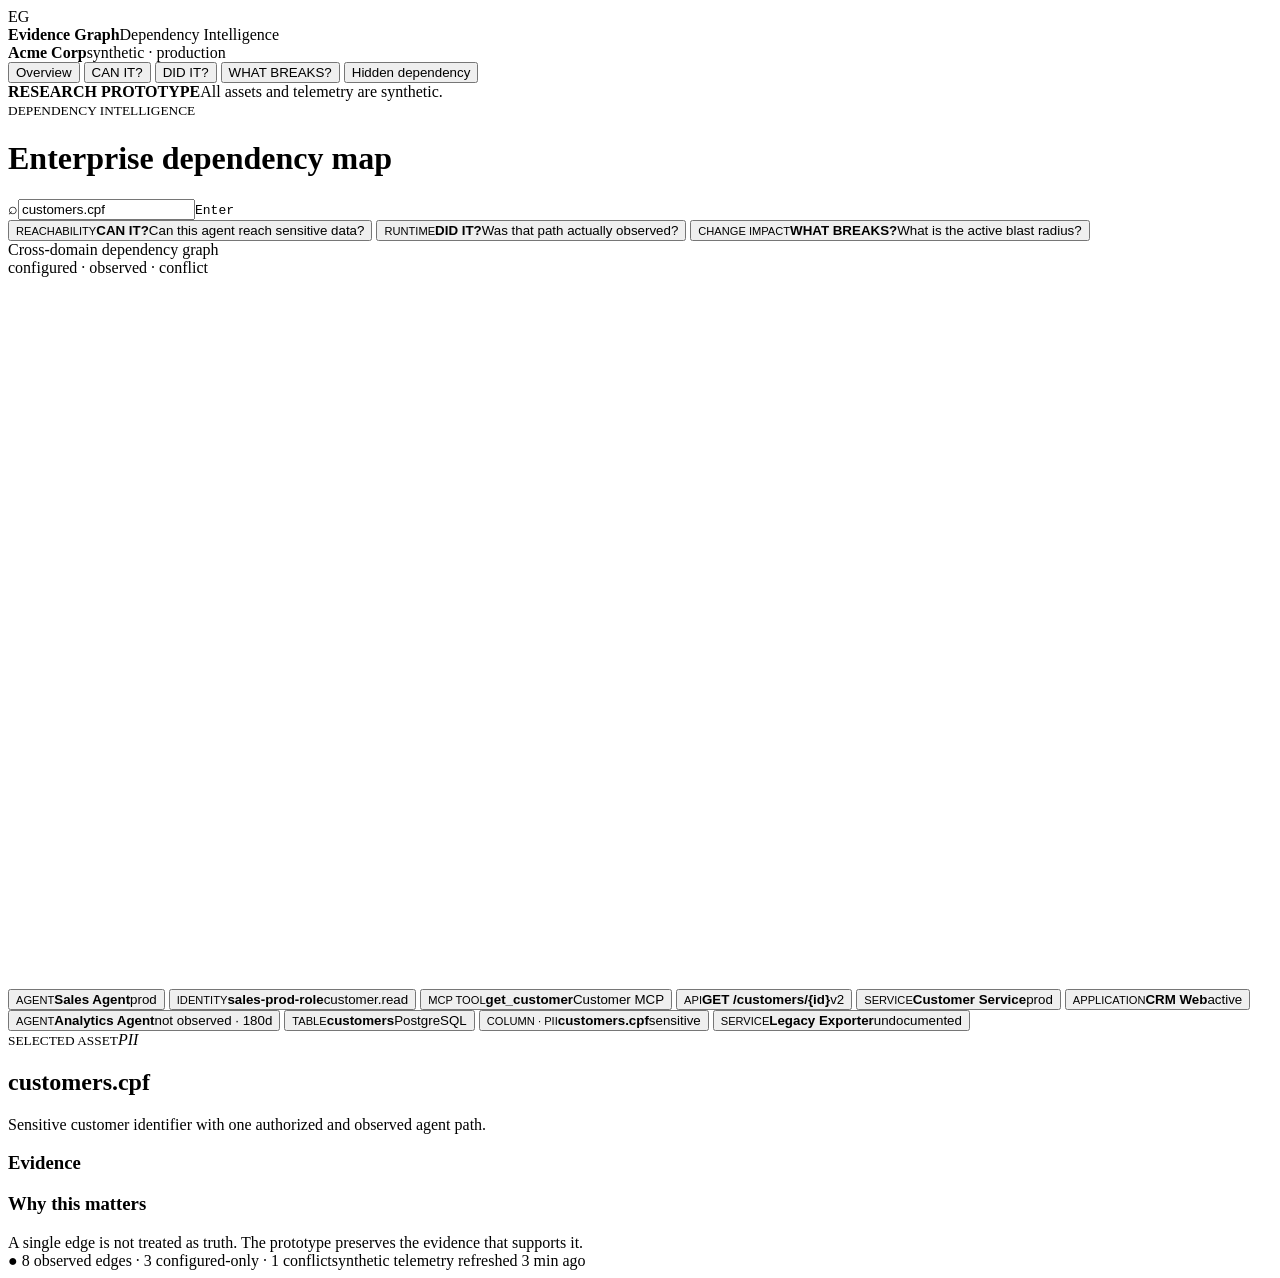
==== evidence-graph/index.html @ e406dfe9 "feat(evidence-graph): add index.html" ====
<!doctype html>
<html lang="pt-BR">
<head>
<meta charset="utf-8">
<meta name="viewport" content="width=device-width,initial-scale=1">
<title>Evidence Graph — Synthetic Research Prototype</title>
<link rel="stylesheet" href="styles.css">
</head>
<body>
<div class="shell">
<aside class="sidebar">
  <div class="brand"><div class="brandmark">EG</div><div><b>Evidence Graph</b><span>Dependency Intelligence</span></div></div>
  <div class="env"><i></i><div><b>Acme Corp</b><span>synthetic · production</span></div></div>
  <nav>
    <button class="nav active" data-mode="overview">Overview</button>
    <button class="nav" data-mode="can">CAN IT?</button>
    <button class="nav" data-mode="did">DID IT?</button>
    <button class="nav" data-mode="breaks">WHAT BREAKS?</button>
    <button class="nav" data-mode="hidden">Hidden dependency</button>
  </nav>
  <div class="note"><b>RESEARCH PROTOTYPE</b><span>All assets and telemetry are synthetic.</span></div>
</aside>
<main>
  <header>
    <div><small>DEPENDENCY INTELLIGENCE</small><h1 id="title">Enterprise dependency map</h1></div>
    <div class="search"><span>⌕</span><input value="customers.cpf" id="search"><kbd>Enter</kbd></div>
  </header>
  <section class="questions">
    <button data-mode="can"><small>REACHABILITY</small><b>CAN IT?</b><span>Can this agent reach sensitive data?</span></button>
    <button data-mode="did"><small>RUNTIME</small><b>DID IT?</b><span>Was that path actually observed?</span></button>
    <button data-mode="breaks"><small>CHANGE IMPACT</small><b>WHAT BREAKS?</b><span>What is the active blast radius?</span></button>
  </section>
  <section class="workspace">
    <div class="graphbox">
      <div class="graphhead"><span id="caption">Cross-domain dependency graph</span><div class="legend">configured · observed · conflict</div></div>
      <div class="stage" id="stage">
        <svg id="edges" viewBox="0 0 1000 560" preserveAspectRatio="none"></svg>
        <button class="node agent" data-id="sales-agent" style="left:7%;top:17%"><small>AGENT</small><b>Sales Agent</b><span>prod</span></button>
        <button class="node identity" data-id="sales-role" style="left:25%;top:17%"><small>IDENTITY</small><b>sales-prod-role</b><span>customer.read</span></button>
        <button class="node mcp" data-id="customer-mcp" style="left:43%;top:17%"><small>MCP TOOL</small><b>get_customer</b><span>Customer MCP</span></button>
        <button class="node api" data-id="customer-api" style="left:62%;top:17%"><small>API</small><b>GET /customers/{id}</b><span>v2</span></button>
        <button class="node service" data-id="customer-service" style="left:81%;top:17%"><small>SERVICE</small><b>Customer Service</b><span>prod</span></button>
        <button class="node app" data-id="crm-app" style="left:57%;top:48%"><small>APPLICATION</small><b>CRM Web</b><span>active</span></button>
        <button class="node agent dormant" data-id="analytics-agent" style="left:30%;top:48%"><small>AGENT</small><b>Analytics Agent</b><span>not observed · 180d</span></button>
        <button class="node table" data-id="customers-table" style="left:81%;top:48%"><small>TABLE</small><b>customers</b><span>PostgreSQL</span></button>
        <button class="node column" data-id="cpf" style="left:81%;top:78%"><small>COLUMN · PII</small><b>customers.cpf</b><span>sensitive</span></button>
        <button class="node service hiddennode" data-id="legacy-service" style="left:56%;top:78%"><small>SERVICE</small><b>Legacy Exporter</b><span>undocumented</span></button>
      </div>
    </div>
    <aside class="details">
      <div class="detailtop"><small id="kicker">SELECTED ASSET</small><em id="badge">PII</em></div>
      <h2 id="detailTitle">customers.cpf</h2>
      <p id="detailCopy">Sensitive customer identifier with one authorized and observed agent path.</p>
      <div class="metrics" id="metrics"></div>
      <h3>Evidence</h3><div id="evidence"></div>
      <h3>Why this matters</h3><div class="insight" id="insight">A single edge is not treated as truth. The prototype preserves the evidence that supports it.</div>
    </aside>
  </section>
  <footer><span>● 8 observed edges · 3 configured-only · 1 conflict</span><span>synthetic telemetry refreshed 3 min ago</span></footer>
</main>
</div>
<script src="app.js"></script>
</body>
</html>
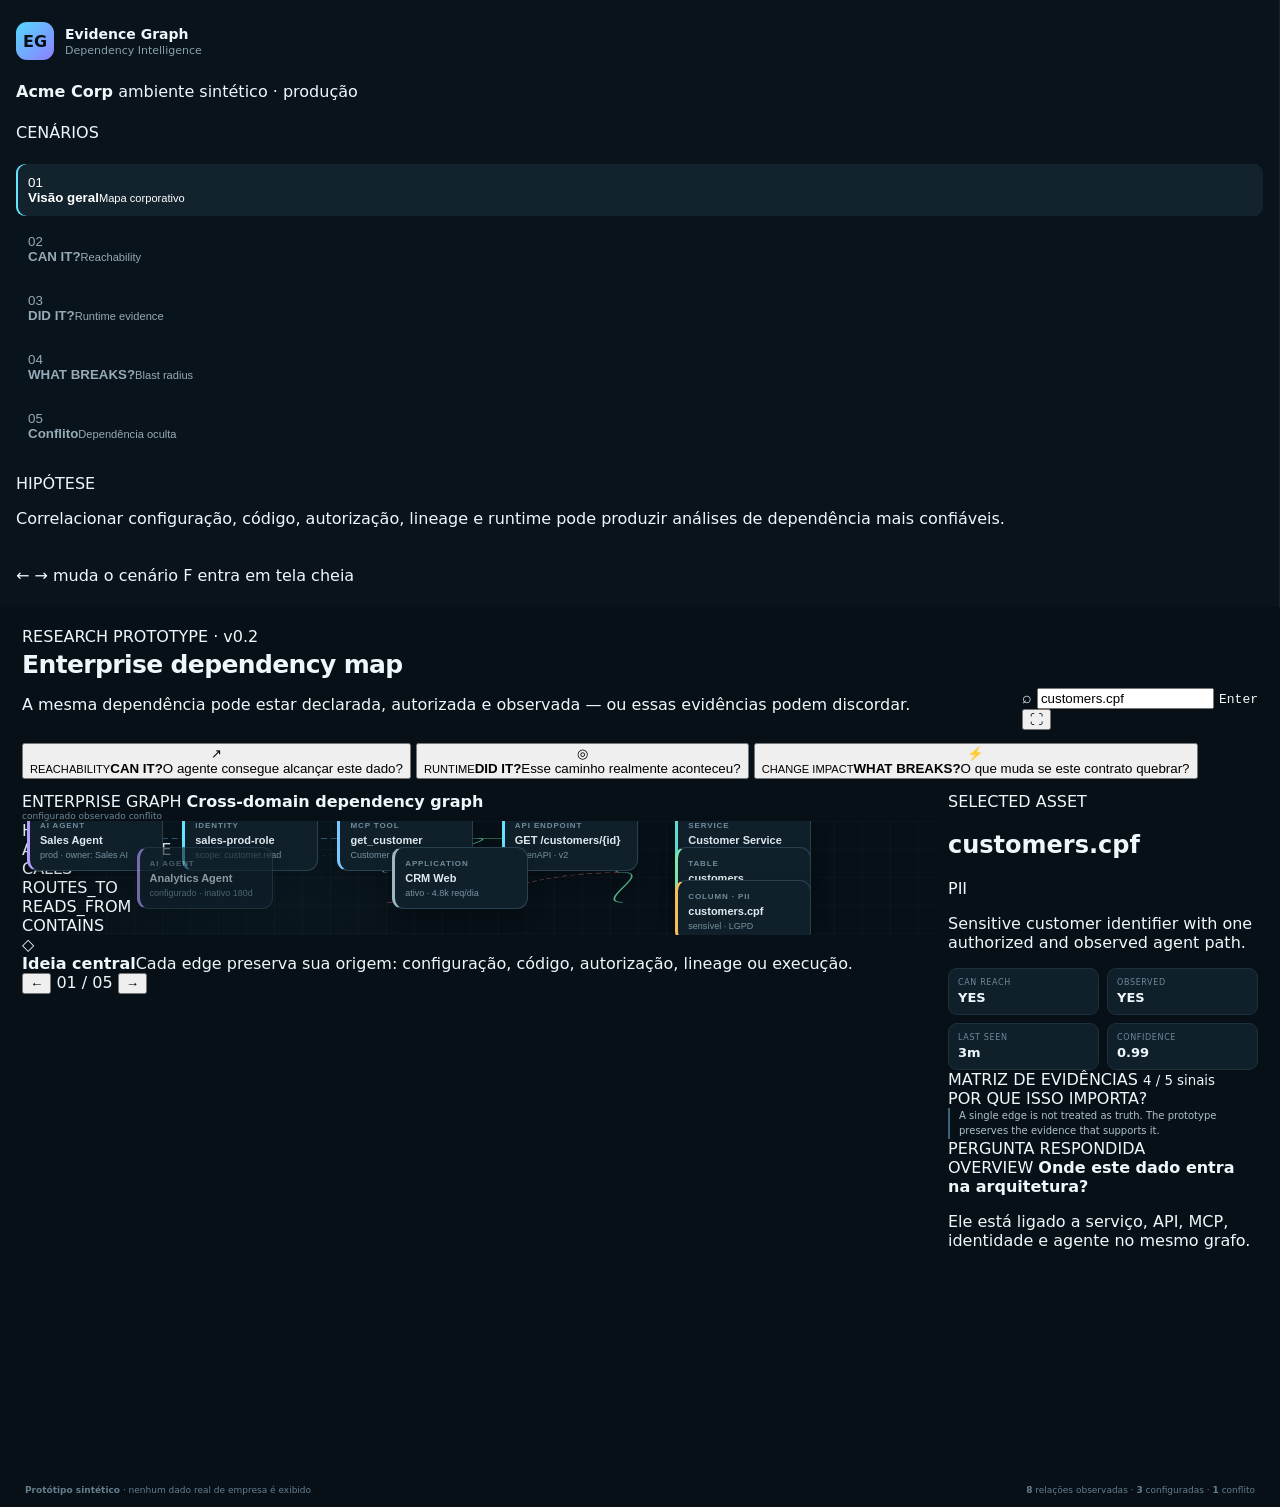
==== commit b1a65b01: "feat(evidence-graph): redesign presentation demo v0.2" ====
--- a/evidence-graph/index.html
+++ b/evidence-graph/index.html
@@ -3,62 +3,210 @@
 <head>
 <meta charset="utf-8">
 <meta name="viewport" content="width=device-width,initial-scale=1">
-<title>Evidence Graph — Synthetic Research Prototype</title>
+<title>Evidence Graph — Research Prototype</title>
+<meta name="description" content="Synthetic research prototype for evidence-aware dependency intelligence.">
 <link rel="stylesheet" href="styles.css">
 </head>
 <body>
-<div class="shell">
-<aside class="sidebar">
-  <div class="brand"><div class="brandmark">EG</div><div><b>Evidence Graph</b><span>Dependency Intelligence</span></div></div>
-  <div class="env"><i></i><div><b>Acme Corp</b><span>synthetic · production</span></div></div>
-  <nav>
-    <button class="nav active" data-mode="overview">Overview</button>
-    <button class="nav" data-mode="can">CAN IT?</button>
-    <button class="nav" data-mode="did">DID IT?</button>
-    <button class="nav" data-mode="breaks">WHAT BREAKS?</button>
-    <button class="nav" data-mode="hidden">Hidden dependency</button>
-  </nav>
-  <div class="note"><b>RESEARCH PROTOTYPE</b><span>All assets and telemetry are synthetic.</span></div>
-</aside>
-<main>
-  <header>
-    <div><small>DEPENDENCY INTELLIGENCE</small><h1 id="title">Enterprise dependency map</h1></div>
-    <div class="search"><span>⌕</span><input value="customers.cpf" id="search"><kbd>Enter</kbd></div>
-  </header>
-  <section class="questions">
-    <button data-mode="can"><small>REACHABILITY</small><b>CAN IT?</b><span>Can this agent reach sensitive data?</span></button>
-    <button data-mode="did"><small>RUNTIME</small><b>DID IT?</b><span>Was that path actually observed?</span></button>
-    <button data-mode="breaks"><small>CHANGE IMPACT</small><b>WHAT BREAKS?</b><span>What is the active blast radius?</span></button>
-  </section>
-  <section class="workspace">
-    <div class="graphbox">
-      <div class="graphhead"><span id="caption">Cross-domain dependency graph</span><div class="legend">configured · observed · conflict</div></div>
-      <div class="stage" id="stage">
-        <svg id="edges" viewBox="0 0 1000 560" preserveAspectRatio="none"></svg>
-        <button class="node agent" data-id="sales-agent" style="left:7%;top:17%"><small>AGENT</small><b>Sales Agent</b><span>prod</span></button>
-        <button class="node identity" data-id="sales-role" style="left:25%;top:17%"><small>IDENTITY</small><b>sales-prod-role</b><span>customer.read</span></button>
-        <button class="node mcp" data-id="customer-mcp" style="left:43%;top:17%"><small>MCP TOOL</small><b>get_customer</b><span>Customer MCP</span></button>
-        <button class="node api" data-id="customer-api" style="left:62%;top:17%"><small>API</small><b>GET /customers/{id}</b><span>v2</span></button>
-        <button class="node service" data-id="customer-service" style="left:81%;top:17%"><small>SERVICE</small><b>Customer Service</b><span>prod</span></button>
-        <button class="node app" data-id="crm-app" style="left:57%;top:48%"><small>APPLICATION</small><b>CRM Web</b><span>active</span></button>
-        <button class="node agent dormant" data-id="analytics-agent" style="left:30%;top:48%"><small>AGENT</small><b>Analytics Agent</b><span>not observed · 180d</span></button>
-        <button class="node table" data-id="customers-table" style="left:81%;top:48%"><small>TABLE</small><b>customers</b><span>PostgreSQL</span></button>
-        <button class="node column" data-id="cpf" style="left:81%;top:78%"><small>COLUMN · PII</small><b>customers.cpf</b><span>sensitive</span></button>
-        <button class="node service hiddennode" data-id="legacy-service" style="left:56%;top:78%"><small>SERVICE</small><b>Legacy Exporter</b><span>undocumented</span></button>
-      </div>
-    </div>
-    <aside class="details">
-      <div class="detailtop"><small id="kicker">SELECTED ASSET</small><em id="badge">PII</em></div>
-      <h2 id="detailTitle">customers.cpf</h2>
-      <p id="detailCopy">Sensitive customer identifier with one authorized and observed agent path.</p>
-      <div class="metrics" id="metrics"></div>
-      <h3>Evidence</h3><div id="evidence"></div>
-      <h3>Why this matters</h3><div class="insight" id="insight">A single edge is not treated as truth. The prototype preserves the evidence that supports it.</div>
-    </aside>
-  </section>
-  <footer><span>● 8 observed edges · 3 configured-only · 1 conflict</span><span>synthetic telemetry refreshed 3 min ago</span></footer>
-</main>
+<div class="app-shell">
+  <aside class="sidebar">
+    <div class="brand">
+      <div class="brandmark">EG</div>
+      <div>
+        <b>Evidence Graph</b>
+        <span>Dependency Intelligence</span>
+      </div>
+    </div>
+
+    <div class="prototype-badge">
+      <span class="live-dot"></span>
+      <div>
+        <b>Acme Corp</b>
+        <span>ambiente sintético · produção</span>
+      </div>
+    </div>
+
+    <div class="sidebar-label">CENÁRIOS</div>
+    <nav class="scenario-nav">
+      <button class="nav active" data-mode="overview">
+        <span class="nav-index">01</span>
+        <div><b>Visão geral</b><small>Mapa corporativo</small></div>
+      </button>
+      <button class="nav" data-mode="can">
+        <span class="nav-index">02</span>
+        <div><b>CAN IT?</b><small>Reachability</small></div>
+      </button>
+      <button class="nav" data-mode="did">
+        <span class="nav-index">03</span>
+        <div><b>DID IT?</b><small>Runtime evidence</small></div>
+      </button>
+      <button class="nav" data-mode="breaks">
+        <span class="nav-index">04</span>
+        <div><b>WHAT BREAKS?</b><small>Blast radius</small></div>
+      </button>
+      <button class="nav" data-mode="hidden">
+        <span class="nav-index">05</span>
+        <div><b>Conflito</b><small>Dependência oculta</small></div>
+      </button>
+    </nav>
+
+    <div class="research-card">
+      <span class="sidebar-label">HIPÓTESE</span>
+      <p>Correlacionar configuração, código, autorização, lineage e runtime pode produzir análises de dependência mais confiáveis.</p>
+    </div>
+
+    <div class="sidebar-foot">
+      <span>← → muda o cenário</span>
+      <span>F entra em tela cheia</span>
+    </div>
+  </aside>
+
+  <main class="main">
+    <header class="topbar">
+      <div>
+        <div class="eyebrow">RESEARCH PROTOTYPE · v0.2</div>
+        <h1 id="title">Um mapa não basta. Precisamos saber por que cada relação existe.</h1>
+        <p id="subtitle">A mesma dependência pode estar declarada, autorizada e observada — ou essas evidências podem discordar.</p>
+      </div>
+      <div class="top-actions">
+        <div class="searchbox">
+          <span>⌕</span>
+          <input id="search" aria-label="Pesquisar ativo" value="customers.cpf">
+          <kbd>Enter</kbd>
+        </div>
+        <button class="icon-btn" id="fullscreenBtn" title="Tela cheia">⛶</button>
+      </div>
+    </header>
+
+    <section class="question-row">
+      <button class="question q-can" data-mode="can">
+        <div class="q-icon">↗</div>
+        <div><small>REACHABILITY</small><b>CAN IT?</b><span>O agente consegue alcançar este dado?</span></div>
+      </button>
+      <button class="question q-did" data-mode="did">
+        <div class="q-icon">◎</div>
+        <div><small>RUNTIME</small><b>DID IT?</b><span>Esse caminho realmente aconteceu?</span></div>
+      </button>
+      <button class="question q-break" data-mode="breaks">
+        <div class="q-icon">⚡</div>
+        <div><small>CHANGE IMPACT</small><b>WHAT BREAKS?</b><span>O que muda se este contrato quebrar?</span></div>
+      </button>
+    </section>
+
+    <section class="workspace">
+      <div class="graph-card">
+        <div class="graph-toolbar">
+          <div>
+            <span class="mini-label" id="scenarioLabel">ENTERPRISE GRAPH</span>
+            <strong id="caption">Dados, software, identidade e agentes no mesmo modelo</strong>
+          </div>
+          <div class="legend">
+            <span><i class="line-sample configured"></i> configurado</span>
+            <span><i class="line-sample observed"></i> observado</span>
+            <span><i class="line-sample conflict"></i> conflito</span>
+          </div>
+        </div>
+
+        <div class="stage" id="stage">
+          <svg id="edges" viewBox="0 0 1200 620" preserveAspectRatio="none"></svg>
+
+          <button class="node agent" data-id="sales-agent" style="left:8%;top:17%">
+            <small>AI AGENT</small><b>Sales Agent</b><span>prod · owner: Sales AI</span>
+          </button>
+          <button class="node identity" data-id="sales-role" style="left:25%;top:17%">
+            <small>IDENTITY</small><b>sales-prod-role</b><span>scope: customer.read</span>
+          </button>
+          <button class="node mcp" data-id="customer-mcp" style="left:42%;top:17%">
+            <small>MCP TOOL</small><b>get_customer</b><span>Customer MCP</span>
+          </button>
+          <button class="node api" data-id="customer-api" style="left:60%;top:17%">
+            <small>API ENDPOINT</small><b>GET /customers/{id}</b><span>OpenAPI · v2</span>
+          </button>
+          <button class="node service" data-id="customer-service" style="left:79%;top:17%">
+            <small>SERVICE</small><b>Customer Service</b><span>prod · Python</span>
+          </button>
+
+          <button class="node agent dormant" data-id="analytics-agent" style="left:20%;top:50%">
+            <small>AI AGENT</small><b>Analytics Agent</b><span>configurado · inativo 180d</span>
+          </button>
+          <button class="node app" data-id="crm-app" style="left:48%;top:50%">
+            <small>APPLICATION</small><b>CRM Web</b><span>ativo · 4.8k req/dia</span>
+          </button>
+          <button class="node table" data-id="customers-table" style="left:79%;top:50%">
+            <small>TABLE</small><b>customers</b><span>PostgreSQL · prod</span>
+          </button>
+
+          <button class="node service hiddennode" data-id="legacy-service" style="left:48%;top:79%">
+            <small>UNMAPPED SERVICE</small><b>Legacy Exporter</b><span>runtime only</span>
+          </button>
+          <button class="node column pii" data-id="cpf" style="left:79%;top:79%">
+            <small>COLUMN · PII</small><b>customers.cpf</b><span>sensível · LGPD</span>
+          </button>
+
+          <div class="edge-label" data-edge-label="sales-agent-sales-role">HAS_IDENTITY</div>
+          <div class="edge-label" data-edge-label="sales-role-customer-mcp">ALLOWED_TO_USE</div>
+          <div class="edge-label" data-edge-label="customer-mcp-customer-api">CALLS</div>
+          <div class="edge-label" data-edge-label="customer-api-customer-service">ROUTES_TO</div>
+          <div class="edge-label" data-edge-label="customer-service-customers-table">READS_FROM</div>
+          <div class="edge-label" data-edge-label="customers-table-cpf">CONTAINS</div>
+        </div>
+
+        <div class="graph-bottom">
+          <div id="storyCallout" class="story-callout">
+            <span class="callout-icon">◇</span>
+            <div><b>Ideia central</b><span>Cada edge preserva sua origem: configuração, código, autorização, lineage ou execução.</span></div>
+          </div>
+          <div class="stepper">
+            <button id="prevBtn">←</button>
+            <span id="stepLabel">01 / 05</span>
+            <button id="nextBtn">→</button>
+          </div>
+        </div>
+      </div>
+
+      <aside class="details-card">
+        <div class="detail-header">
+          <div>
+            <span class="mini-label" id="kicker">ATIVO SELECIONADO</span>
+            <h2 id="detailTitle">customers.cpf</h2>
+          </div>
+          <span class="status-badge" id="badge">PII</span>
+        </div>
+        <p id="detailCopy">Identificador pessoal alcançável por um agente através de um caminho autorizado e observado.</p>
+
+        <div class="metrics" id="metrics"></div>
+
+        <div class="section-head">
+          <span>MATRIZ DE EVIDÊNCIAS</span>
+          <small id="evidenceScore">4 / 5 sinais</small>
+        </div>
+        <div class="evidence-matrix" id="evidenceMatrix"></div>
+
+        <div class="section-head">
+          <span>POR QUE ISSO IMPORTA?</span>
+        </div>
+        <div class="insight" id="insight">
+          Um relacionamento não é tratado como verdade absoluta: a interface mostra quais sinais sustentam a conclusão.
+        </div>
+
+        <div class="section-head">
+          <span>PERGUNTA RESPONDIDA</span>
+        </div>
+        <div class="answer-box" id="answerBox">
+          <span class="answer-label">OVERVIEW</span>
+          <strong>Onde este dado entra na arquitetura?</strong>
+          <p>Ele está ligado a serviço, API, MCP, identidade e agente no mesmo grafo.</p>
+        </div>
+      </aside>
+    </section>
+
+    <footer class="statusbar">
+      <div><span class="pulse"></span><strong>Protótipo sintético</strong> · nenhum dado real de empresa é exibido</div>
+      <div><strong>8</strong> relações observadas · <strong>3</strong> configuradas · <strong>1</strong> conflito</div>
+    </footer>
+  </main>
 </div>
+
 <script src="app.js"></script>
 </body>
-</html>
+</html>
--- a/evidence-graph/styles.css
+++ b/evidence-graph/styles.css
@@ -0,0 +1 @@
+:root{--bg:#071017;--panel:#0c1721;--line:#203440;--text:#eef7fb;--muted:#89a0ae;--cyan:#66e3ff;--green:#72f0b1;--amber:#f5bd58;--red:#ff7373;--violet:#b59cff}*{box-sizing:border-box}html,body{margin:0;height:100%;background:var(--bg);color:var(--text);font-family:Inter,ui-sans-serif,system-ui,-apple-system,"Segoe UI",sans-serif}body{overflow:hidden}.shell{display:grid;grid-template-columns:220px 1fr;height:100vh}.sidebar{background:#09131b;border-right:1px solid #14232e;padding:22px 16px;display:flex;flex-direction:column;gap:22px}.brand{display:flex;gap:11px;align-items:center}.brandmark{width:38px;height:38px;border-radius:11px;background:linear-gradient(135deg,#55d9ff,#8e7dff);display:grid;place-items:center;color:#061017;font-weight:900}.brand b,.brand span,.env b,.env span{display:block}.brand b{font-size:14px}.brand span,.env span{font-size:11px;color:var(--muted);margin-top:2px}.env{display:flex;align-items:center;gap:9px;padding:11px;border:1px solid #1a2b37;border-radius:12px;background:#0d1922}.env i{width:8px;height:8px;border-radius:50%;background:var(--green);box-shadow:0 0 12px rgba(114,240,177,.55)}nav{display:flex;flex-direction:column;gap:7px}.nav{border:0;background:transparent;color:#96aab7;text-align:left;padding:11px 12px;border-radius:9px;cursor:pointer}.nav:hover,.nav.active{background:#12232e;color:white}.nav.active{box-shadow:inset 2px 0 var(--cyan)}.note{margin-top:auto;border-top:1px solid #182832;padding-top:14px}.note b,.note span{display:block}.note b{font-size:9px;letter-spacing:.12em;color:#6d8798}.note span{font-size:11px;color:#8298a6;line-height:1.5;margin-top:5px}main{height:100vh;display:grid;grid-template-rows:auto auto 1fr auto;gap:13px;padding:20px 22px 12px;min-width:0}header{display:flex;justify-content:space-between;align-items:end;gap:18px}header small{font-size:9px;letter-spacing:.14em;color:#6cdef7;font-weight:900}h1{font-size:25px;margin:4px 0 0;letter-spacing:-.025em}.search{width:320px;display:flex;align-items:center;gap:8px;background:#0b1720;border:1px solid #243744;border-radius:10px;padding:9px 11px}.search input{background:none;border:0;outline:none;color:#eaf4f9;flex:1}.search kbd{font-size:9px;color:#708593;border:1px solid #2a3d48;border-bottom-width:2px;border-radius:5px;padding:2px 5px}.questions{display:grid;grid-template-columns:repeat(3,1fr);gap:9px}.questions button{background:#0c1822;border:1px solid #1b2e39;border-radius:13px;padding:12px 14px;text-align:left;color:white;cursor:pointer}.questions button.active{border-color:#496371;background:#10232e}.questions small,.questions b,.questions span{display:block}.questions small{font-size:8px;letter-spacing:.12em;color:#6e8999;font-weight:900}.questions b{font-size:17px;margin:3px 0 4px}.questions span{font-size:11px;color:#8fa5b3}.workspace{min-height:0;display:grid;grid-template-columns:minmax(0,1fr) 310px;gap:13px}.graphbox,.details{background:#0b1720;border:1px solid #1b2d39;border-radius:15px;min-height:0;overflow:hidden}.graphbox{display:grid;grid-template-rows:auto 1fr}.graphhead{padding:13px 15px;border-bottom:1px solid #172934;display:flex;justify-content:space-between;font-size:11px;color:#a7bac5}.legend{font-size:9px;color:#6e8797}.stage{position:relative;overflow:hidden;background:radial-gradient(circle at 25% 25%,rgba(87,215,255,.05),transparent 28%),linear-gradient(rgba(255,255,255,.018) 1px,transparent 1px),linear-gradient(90deg,rgba(255,255,255,.018) 1px,transparent 1px);background-size:auto,28px 28px,28px 28px}#edges{position:absolute;inset:0;width:100%;height:100%;pointer-events:none}.edge{fill:none;stroke:#344b5a;stroke-width:2.3;opacity:.72}.edge.runtime{stroke:var(--green)}.edge.auth{stroke:var(--cyan);stroke-dasharray:8 5}.edge.dormant{stroke:#6a6348;stroke-dasharray:4 7;opacity:.45}.edge.conflict{stroke:var(--red);stroke-dasharray:7 5}.edge.dim{opacity:.08}.edge.hot{opacity:1;stroke-width:4}.node{position:absolute;transform:translate(-50%,-50%);width:136px;min-height:62px;border:1px solid #29414f;background:#0f202b;color:#dfeaf0;border-radius:11px;padding:9px 10px;text-align:left;cursor:pointer;box-shadow:0 7px 18px rgba(0,0,0,.2);transition:.16s}.node:hover{transform:translate(-50%,-50%) scale(1.03)}.node small,.node b,.node span{display:block;white-space:nowrap;overflow:hidden;text-overflow:ellipsis}.node small{font-size:8px;letter-spacing:.11em;color:#718b9b;font-weight:900}.node b{font-size:11px;margin:4px 0}.node span{font-size:9px;color:#7891a1}.agent{border-left:3px solid var(--violet)}.identity{border-left:3px solid var(--cyan)}.mcp{border-left:3px solid #79c9ff}.api{border-left:3px solid #67e2ff}.service{border-left:3px solid #63d9d2}.table{border-left:3px solid #7ee5ae}.column{border-left:3px solid var(--amber)}.app{border-left:3px solid #9eb6c4}.dormant{opacity:.62}.hiddennode{opacity:0;pointer-events:none}.node.dim{opacity:.14;filter:saturate(.4)}.node.hot{opacity:1!important;border-color:#85e8ff;box-shadow:0 0 28px rgba(102,227,255,.13)}.node.hot-runtime{opacity:1!important;border-color:#78e9af;box-shadow:0 0 28px rgba(114,240,177,.12)}.node.hot-break{opacity:1!important;border-color:var(--amber);box-shadow:0 0 28px rgba(245,189,88,.12)}.node.hot-conflict{opacity:1!important;border-color:var(--red);box-shadow:0 0 28px rgba(255,115,115,.14)}.details{padding:17px;overflow:auto}.detailtop{display:flex;justify-content:space-between;align-items:center}.detailtop small{font-size:9px;letter-spacing:.12em;color:#718a9b;font-weight:900}.detailtop em{font-style:normal;font-size:8px;letter-spacing:.1em;border:1px solid rgba(245,189,88,.28);background:rgba(245,189,88,.1);color:#f5c76f;border-radius:999px;padding:5px 7px}.details h2{font-size:20px;margin:10px 0 6px}.details>p{color:#91a6b5;font-size:11px;line-height:1.55}.metrics{display:grid;grid-template-columns:1fr 1fr;gap:8px;margin-top:14px}.metrics div{background:#0f202b;border:1px solid #1c303d;border-radius:9px;padding:9px}.metrics span,.metrics b{display:block}.metrics span{font-size:8px;color:#6f8898;text-transform:uppercase;letter-spacing:.08em}.metrics b{font-size:13px;margin-top:3px}.details h3{font-size:9px;letter-spacing:.12em;text-transform:uppercase;color:#718b9c;margin:18px 0 8px}.evidence{display:grid;grid-template-columns:20px 1fr auto;gap:8px;align-items:center;background:#0f1e28;border:1px solid #1d303c;border-radius:9px;padding:8px;margin-bottom:7px}.tick{width:17px;height:17px;border-radius:50%;display:grid;place-items:center;background:rgba(114,240,177,.12);color:var(--green);font-size:9px}.evidence b{font-size:10px}.evidence span{font-size:8px;color:#758c9b}.evtag{font-size:7px!important;letter-spacing:.08em}.insight{font-size:10px;line-height:1.55;color:#aec0ca;border-left:2px solid #3b6479;padding-left:9px}footer{display:flex;justify-content:space-between;color:#657e8e;font-size:9px;padding:0 3px}footer span:first-child{color:#719486}@media(max-width:1050px){.shell{grid-template-columns:190px 1fr}.workspace{grid-template-columns:1fr 280px}.node{width:120px}.search{width:250px}}
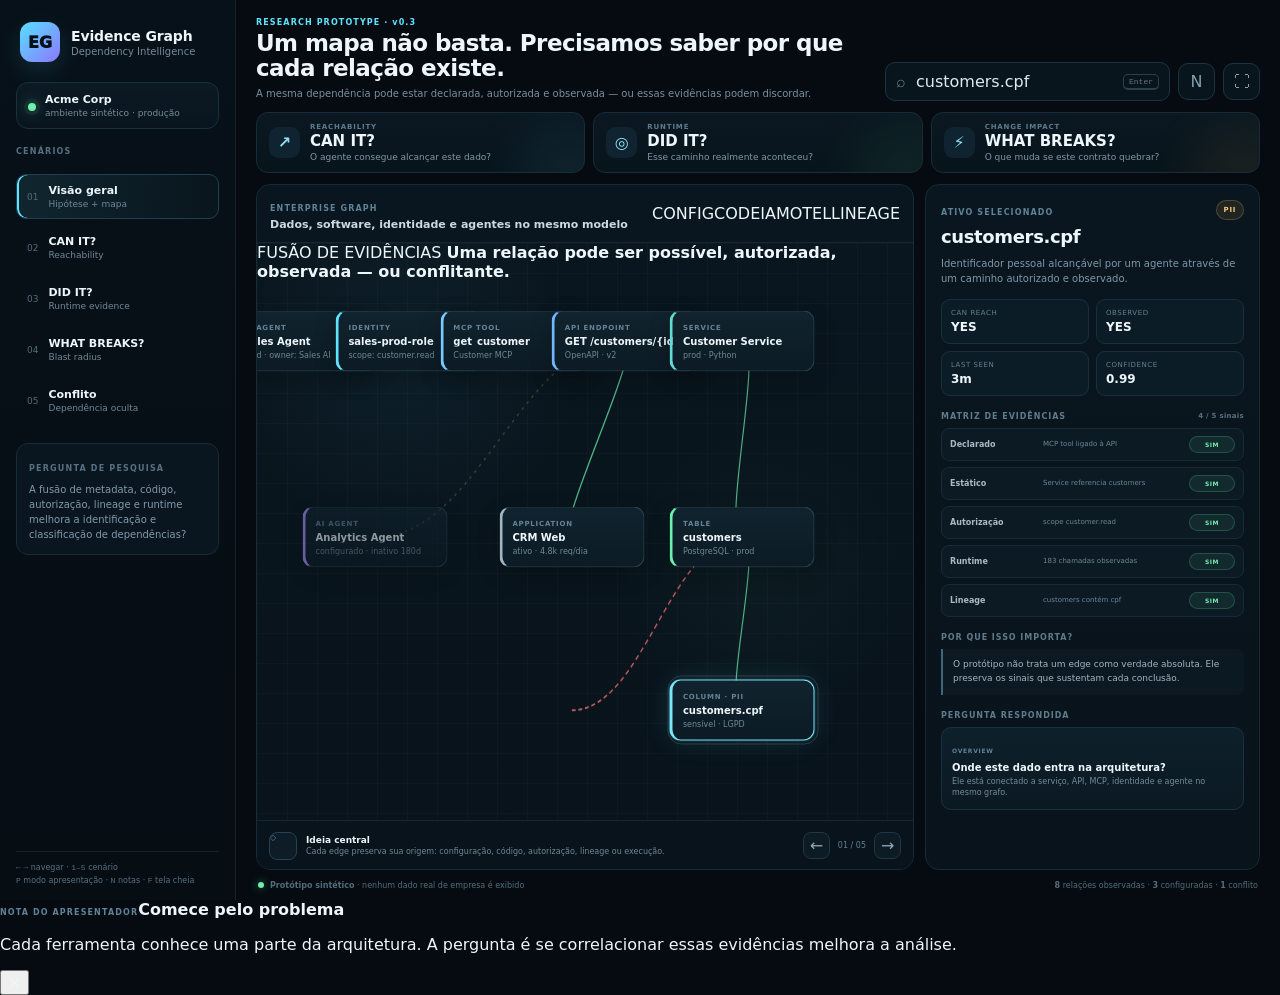
==== commit 9c578721: "feat(evidence-graph): refine live demo v0.3" ====
--- a/evidence-graph/index.html
+++ b/evidence-graph/index.html
@@ -12,85 +12,52 @@
   <aside class="sidebar">
     <div class="brand">
       <div class="brandmark">EG</div>
-      <div>
-        <b>Evidence Graph</b>
-        <span>Dependency Intelligence</span>
-      </div>
+      <div><b>Evidence Graph</b><span>Dependency Intelligence</span></div>
     </div>
 
     <div class="prototype-badge">
       <span class="live-dot"></span>
-      <div>
-        <b>Acme Corp</b>
-        <span>ambiente sintético · produção</span>
-      </div>
+      <div><b>Acme Corp</b><span>ambiente sintético · produção</span></div>
     </div>
 
     <div class="sidebar-label">CENÁRIOS</div>
     <nav class="scenario-nav">
-      <button class="nav active" data-mode="overview">
-        <span class="nav-index">01</span>
-        <div><b>Visão geral</b><small>Mapa corporativo</small></div>
-      </button>
-      <button class="nav" data-mode="can">
-        <span class="nav-index">02</span>
-        <div><b>CAN IT?</b><small>Reachability</small></div>
-      </button>
-      <button class="nav" data-mode="did">
-        <span class="nav-index">03</span>
-        <div><b>DID IT?</b><small>Runtime evidence</small></div>
-      </button>
-      <button class="nav" data-mode="breaks">
-        <span class="nav-index">04</span>
-        <div><b>WHAT BREAKS?</b><small>Blast radius</small></div>
-      </button>
-      <button class="nav" data-mode="hidden">
-        <span class="nav-index">05</span>
-        <div><b>Conflito</b><small>Dependência oculta</small></div>
-      </button>
+      <button class="nav active" data-mode="overview"><span class="nav-index">01</span><div><b>Visão geral</b><small>Hipótese + mapa</small></div></button>
+      <button class="nav" data-mode="can"><span class="nav-index">02</span><div><b>CAN IT?</b><small>Reachability</small></div></button>
+      <button class="nav" data-mode="did"><span class="nav-index">03</span><div><b>DID IT?</b><small>Runtime evidence</small></div></button>
+      <button class="nav" data-mode="breaks"><span class="nav-index">04</span><div><b>WHAT BREAKS?</b><small>Blast radius</small></div></button>
+      <button class="nav" data-mode="hidden"><span class="nav-index">05</span><div><b>Conflito</b><small>Dependência oculta</small></div></button>
     </nav>
 
     <div class="research-card">
-      <span class="sidebar-label">HIPÓTESE</span>
-      <p>Correlacionar configuração, código, autorização, lineage e runtime pode produzir análises de dependência mais confiáveis.</p>
+      <span class="sidebar-label">PERGUNTA DE PESQUISA</span>
+      <p>A fusão de metadata, código, autorização, lineage e runtime melhora a identificação e classificação de dependências?</p>
     </div>
 
     <div class="sidebar-foot">
-      <span>← → muda o cenário</span>
-      <span>F entra em tela cheia</span>
+      <span><kbd>←</kbd> <kbd>→</kbd> navegar · <kbd>1–5</kbd> cenário</span>
+      <span><kbd>P</kbd> modo apresentação · <kbd>N</kbd> notas · <kbd>F</kbd> tela cheia</span>
     </div>
   </aside>
 
   <main class="main">
     <header class="topbar">
       <div>
-        <div class="eyebrow">RESEARCH PROTOTYPE · v0.2</div>
+        <div class="eyebrow">RESEARCH PROTOTYPE · v0.3</div>
         <h1 id="title">Um mapa não basta. Precisamos saber por que cada relação existe.</h1>
         <p id="subtitle">A mesma dependência pode estar declarada, autorizada e observada — ou essas evidências podem discordar.</p>
       </div>
       <div class="top-actions">
-        <div class="searchbox">
-          <span>⌕</span>
-          <input id="search" aria-label="Pesquisar ativo" value="customers.cpf">
-          <kbd>Enter</kbd>
-        </div>
+        <div class="searchbox"><span>⌕</span><input id="search" aria-label="Pesquisar ativo" value="customers.cpf"><kbd>Enter</kbd></div>
+        <button class="icon-btn" id="notesBtn" title="Notas do apresentador">N</button>
         <button class="icon-btn" id="fullscreenBtn" title="Tela cheia">⛶</button>
       </div>
     </header>
 
     <section class="question-row">
-      <button class="question q-can" data-mode="can">
-        <div class="q-icon">↗</div>
-        <div><small>REACHABILITY</small><b>CAN IT?</b><span>O agente consegue alcançar este dado?</span></div>
-      </button>
-      <button class="question q-did" data-mode="did">
-        <div class="q-icon">◎</div>
-        <div><small>RUNTIME</small><b>DID IT?</b><span>Esse caminho realmente aconteceu?</span></div>
-      </button>
-      <button class="question q-break" data-mode="breaks">
-        <div class="q-icon">⚡</div>
-        <div><small>CHANGE IMPACT</small><b>WHAT BREAKS?</b><span>O que muda se este contrato quebrar?</span></div>
-      </button>
+      <button class="question q-can" data-mode="can"><div class="q-icon">↗</div><div><small>REACHABILITY</small><b>CAN IT?</b><span>O agente consegue alcançar este dado?</span></div></button>
+      <button class="question q-did" data-mode="did"><div class="q-icon">◎</div><div><small>RUNTIME</small><b>DID IT?</b><span>Esse caminho realmente aconteceu?</span></div></button>
+      <button class="question q-break" data-mode="breaks"><div class="q-icon">⚡</div><div><small>CHANGE IMPACT</small><b>WHAT BREAKS?</b><span>O que muda se este contrato quebrar?</span></div></button>
     </section>
 
     <section class="workspace">
@@ -100,103 +67,57 @@
             <span class="mini-label" id="scenarioLabel">ENTERPRISE GRAPH</span>
             <strong id="caption">Dados, software, identidade e agentes no mesmo modelo</strong>
           </div>
-          <div class="legend">
-            <span><i class="line-sample configured"></i> configurado</span>
-            <span><i class="line-sample observed"></i> observado</span>
-            <span><i class="line-sample conflict"></i> conflito</span>
+          <div class="evidence-sources" aria-label="Fontes de evidência">
+            <span>CONFIG</span><span>CODE</span><span>IAM</span><span>OTEL</span><span>LINEAGE</span>
           </div>
         </div>
 
         <div class="stage" id="stage">
           <svg id="edges" viewBox="0 0 1200 620" preserveAspectRatio="none"></svg>
+          <div id="edgeLabels"></div>
 
-          <button class="node agent" data-id="sales-agent" style="left:8%;top:17%">
-            <small>AI AGENT</small><b>Sales Agent</b><span>prod · owner: Sales AI</span>
-          </button>
-          <button class="node identity" data-id="sales-role" style="left:25%;top:17%">
-            <small>IDENTITY</small><b>sales-prod-role</b><span>scope: customer.read</span>
-          </button>
-          <button class="node mcp" data-id="customer-mcp" style="left:42%;top:17%">
-            <small>MCP TOOL</small><b>get_customer</b><span>Customer MCP</span>
-          </button>
-          <button class="node api" data-id="customer-api" style="left:60%;top:17%">
-            <small>API ENDPOINT</small><b>GET /customers/{id}</b><span>OpenAPI · v2</span>
-          </button>
-          <button class="node service" data-id="customer-service" style="left:79%;top:17%">
-            <small>SERVICE</small><b>Customer Service</b><span>prod · Python</span>
-          </button>
+          <button class="node agent" data-id="sales-agent" style="left:7%;top:17%"><small>AI AGENT</small><b>Sales Agent</b><span>prod · owner: Sales AI</span></button>
+          <button class="node identity" data-id="sales-role" style="left:23%;top:17%"><small>IDENTITY</small><b>sales-prod-role</b><span>scope: customer.read</span></button>
+          <button class="node mcp" data-id="customer-mcp" style="left:39%;top:17%"><small>MCP TOOL</small><b>get_customer</b><span>Customer MCP</span></button>
+          <button class="node api" data-id="customer-api" style="left:56%;top:17%"><small>API ENDPOINT</small><b>GET /customers/{id}</b><span>OpenAPI · v2</span></button>
+          <button class="node service" data-id="customer-service" style="left:74%;top:17%"><small>SERVICE</small><b>Customer Service</b><span>prod · Python</span></button>
 
-          <button class="node agent dormant" data-id="analytics-agent" style="left:20%;top:50%">
-            <small>AI AGENT</small><b>Analytics Agent</b><span>configurado · inativo 180d</span>
-          </button>
-          <button class="node app" data-id="crm-app" style="left:48%;top:50%">
-            <small>APPLICATION</small><b>CRM Web</b><span>ativo · 4.8k req/dia</span>
-          </button>
-          <button class="node table" data-id="customers-table" style="left:79%;top:50%">
-            <small>TABLE</small><b>customers</b><span>PostgreSQL · prod</span>
-          </button>
+          <button class="node agent dormant" data-id="analytics-agent" style="left:18%;top:51%"><small>AI AGENT</small><b>Analytics Agent</b><span>configurado · inativo 180d</span></button>
+          <button class="node app" data-id="crm-app" style="left:48%;top:51%"><small>APPLICATION</small><b>CRM Web</b><span>ativo · 4.8k req/dia</span></button>
+          <button class="node table" data-id="customers-table" style="left:74%;top:51%"><small>TABLE</small><b>customers</b><span>PostgreSQL · prod</span></button>
 
-          <button class="node service hiddennode" data-id="legacy-service" style="left:48%;top:79%">
-            <small>UNMAPPED SERVICE</small><b>Legacy Exporter</b><span>runtime only</span>
-          </button>
-          <button class="node column pii" data-id="cpf" style="left:79%;top:79%">
-            <small>COLUMN · PII</small><b>customers.cpf</b><span>sensível · LGPD</span>
-          </button>
+          <button class="node service hiddennode" data-id="legacy-service" style="left:48%;top:81%"><small>UNMAPPED SERVICE</small><b>Legacy Exporter</b><span>runtime only</span></button>
+          <button class="node column pii" data-id="cpf" style="left:74%;top:81%"><small>COLUMN · PII</small><b>customers.cpf</b><span>sensível · LGPD</span></button>
 
-          <div class="edge-label" data-edge-label="sales-agent-sales-role">HAS_IDENTITY</div>
-          <div class="edge-label" data-edge-label="sales-role-customer-mcp">ALLOWED_TO_USE</div>
-          <div class="edge-label" data-edge-label="customer-mcp-customer-api">CALLS</div>
-          <div class="edge-label" data-edge-label="customer-api-customer-service">ROUTES_TO</div>
-          <div class="edge-label" data-edge-label="customer-service-customers-table">READS_FROM</div>
-          <div class="edge-label" data-edge-label="customers-table-cpf">CONTAINS</div>
+          <div class="stage-note" id="stageNote">
+            <span>FUSÃO DE EVIDÊNCIAS</span>
+            <b>Uma relação pode ser possível, autorizada, observada — ou conflitante.</b>
+          </div>
         </div>
 
         <div class="graph-bottom">
-          <div id="storyCallout" class="story-callout">
-            <span class="callout-icon">◇</span>
-            <div><b>Ideia central</b><span>Cada edge preserva sua origem: configuração, código, autorização, lineage ou execução.</span></div>
-          </div>
-          <div class="stepper">
-            <button id="prevBtn">←</button>
-            <span id="stepLabel">01 / 05</span>
-            <button id="nextBtn">→</button>
-          </div>
+          <div id="storyCallout" class="story-callout"><span class="callout-icon">◇</span><div><b>Ideia central</b><span>Cada edge preserva sua origem: configuração, código, autorização, lineage ou execução.</span></div></div>
+          <div class="stepper"><button id="prevBtn">←</button><span id="stepLabel">01 / 05</span><button id="nextBtn">→</button></div>
         </div>
       </div>
 
       <aside class="details-card">
         <div class="detail-header">
-          <div>
-            <span class="mini-label" id="kicker">ATIVO SELECIONADO</span>
-            <h2 id="detailTitle">customers.cpf</h2>
-          </div>
+          <div><span class="mini-label" id="kicker">ATIVO SELECIONADO</span><h2 id="detailTitle">customers.cpf</h2></div>
           <span class="status-badge" id="badge">PII</span>
         </div>
         <p id="detailCopy">Identificador pessoal alcançável por um agente através de um caminho autorizado e observado.</p>
 
         <div class="metrics" id="metrics"></div>
 
-        <div class="section-head">
-          <span>MATRIZ DE EVIDÊNCIAS</span>
-          <small id="evidenceScore">4 / 5 sinais</small>
-        </div>
+        <div class="section-head"><span>MATRIZ DE EVIDÊNCIAS</span><small id="evidenceScore">5 / 5 sinais</small></div>
         <div class="evidence-matrix" id="evidenceMatrix"></div>
 
-        <div class="section-head">
-          <span>POR QUE ISSO IMPORTA?</span>
-        </div>
-        <div class="insight" id="insight">
-          Um relacionamento não é tratado como verdade absoluta: a interface mostra quais sinais sustentam a conclusão.
-        </div>
+        <div class="section-head"><span>POR QUE ISSO IMPORTA?</span></div>
+        <div class="insight" id="insight">Um relacionamento não é tratado como verdade absoluta: a interface mostra quais sinais sustentam a conclusão.</div>
 
-        <div class="section-head">
-          <span>PERGUNTA RESPONDIDA</span>
-        </div>
-        <div class="answer-box" id="answerBox">
-          <span class="answer-label">OVERVIEW</span>
-          <strong>Onde este dado entra na arquitetura?</strong>
-          <p>Ele está ligado a serviço, API, MCP, identidade e agente no mesmo grafo.</p>
-        </div>
+        <div class="section-head"><span>PERGUNTA RESPONDIDA</span></div>
+        <div class="answer-box" id="answerBox"><span class="answer-label">OVERVIEW</span><strong>Onde este dado entra na arquitetura?</strong><p>Ele está ligado a serviço, API, MCP, identidade e agente no mesmo grafo.</p></div>
       </aside>
     </section>
 
@@ -207,6 +128,12 @@
   </main>
 </div>
 
+<div class="presenter-notes" id="presenterNotes">
+  <div><span class="mini-label">NOTA DO APRESENTADOR</span><b id="notesTitle">Comece pelo problema</b></div>
+  <p id="notesText">Cada ferramenta conhece uma parte da arquitetura. A pergunta é se correlacionar essas evidências melhora a análise.</p>
+  <button id="closeNotes">×</button>
+</div>
+
 <script src="app.js"></script>
 </body>
 </html>
--- a/evidence-graph/styles.css
+++ b/evidence-graph/styles.css
@@ -1 +1,90 @@
-:root{--bg:#071017;--panel:#0c1721;--line:#203440;--text:#eef7fb;--muted:#89a0ae;--cyan:#66e3ff;--green:#72f0b1;--amber:#f5bd58;--red:#ff7373;--violet:#b59cff}*{box-sizing:border-box}html,body{margin:0;height:100%;background:var(--bg);color:var(--text);font-family:Inter,ui-sans-serif,system-ui,-apple-system,"Segoe UI",sans-serif}body{overflow:hidden}.shell{display:grid;grid-template-columns:220px 1fr;height:100vh}.sidebar{background:#09131b;border-right:1px solid #14232e;padding:22px 16px;display:flex;flex-direction:column;gap:22px}.brand{display:flex;gap:11px;align-items:center}.brandmark{width:38px;height:38px;border-radius:11px;background:linear-gradient(135deg,#55d9ff,#8e7dff);display:grid;place-items:center;color:#061017;font-weight:900}.brand b,.brand span,.env b,.env span{display:block}.brand b{font-size:14px}.brand span,.env span{font-size:11px;color:var(--muted);margin-top:2px}.env{display:flex;align-items:center;gap:9px;padding:11px;border:1px solid #1a2b37;border-radius:12px;background:#0d1922}.env i{width:8px;height:8px;border-radius:50%;background:var(--green);box-shadow:0 0 12px rgba(114,240,177,.55)}nav{display:flex;flex-direction:column;gap:7px}.nav{border:0;background:transparent;color:#96aab7;text-align:left;padding:11px 12px;border-radius:9px;cursor:pointer}.nav:hover,.nav.active{background:#12232e;color:white}.nav.active{box-shadow:inset 2px 0 var(--cyan)}.note{margin-top:auto;border-top:1px solid #182832;padding-top:14px}.note b,.note span{display:block}.note b{font-size:9px;letter-spacing:.12em;color:#6d8798}.note span{font-size:11px;color:#8298a6;line-height:1.5;margin-top:5px}main{height:100vh;display:grid;grid-template-rows:auto auto 1fr auto;gap:13px;padding:20px 22px 12px;min-width:0}header{display:flex;justify-content:space-between;align-items:end;gap:18px}header small{font-size:9px;letter-spacing:.14em;color:#6cdef7;font-weight:900}h1{font-size:25px;margin:4px 0 0;letter-spacing:-.025em}.search{width:320px;display:flex;align-items:center;gap:8px;background:#0b1720;border:1px solid #243744;border-radius:10px;padding:9px 11px}.search input{background:none;border:0;outline:none;color:#eaf4f9;flex:1}.search kbd{font-size:9px;color:#708593;border:1px solid #2a3d48;border-bottom-width:2px;border-radius:5px;padding:2px 5px}.questions{display:grid;grid-template-columns:repeat(3,1fr);gap:9px}.questions button{background:#0c1822;border:1px solid #1b2e39;border-radius:13px;padding:12px 14px;text-align:left;color:white;cursor:pointer}.questions button.active{border-color:#496371;background:#10232e}.questions small,.questions b,.questions span{display:block}.questions small{font-size:8px;letter-spacing:.12em;color:#6e8999;font-weight:900}.questions b{font-size:17px;margin:3px 0 4px}.questions span{font-size:11px;color:#8fa5b3}.workspace{min-height:0;display:grid;grid-template-columns:minmax(0,1fr) 310px;gap:13px}.graphbox,.details{background:#0b1720;border:1px solid #1b2d39;border-radius:15px;min-height:0;overflow:hidden}.graphbox{display:grid;grid-template-rows:auto 1fr}.graphhead{padding:13px 15px;border-bottom:1px solid #172934;display:flex;justify-content:space-between;font-size:11px;color:#a7bac5}.legend{font-size:9px;color:#6e8797}.stage{position:relative;overflow:hidden;background:radial-gradient(circle at 25% 25%,rgba(87,215,255,.05),transparent 28%),linear-gradient(rgba(255,255,255,.018) 1px,transparent 1px),linear-gradient(90deg,rgba(255,255,255,.018) 1px,transparent 1px);background-size:auto,28px 28px,28px 28px}#edges{position:absolute;inset:0;width:100%;height:100%;pointer-events:none}.edge{fill:none;stroke:#344b5a;stroke-width:2.3;opacity:.72}.edge.runtime{stroke:var(--green)}.edge.auth{stroke:var(--cyan);stroke-dasharray:8 5}.edge.dormant{stroke:#6a6348;stroke-dasharray:4 7;opacity:.45}.edge.conflict{stroke:var(--red);stroke-dasharray:7 5}.edge.dim{opacity:.08}.edge.hot{opacity:1;stroke-width:4}.node{position:absolute;transform:translate(-50%,-50%);width:136px;min-height:62px;border:1px solid #29414f;background:#0f202b;color:#dfeaf0;border-radius:11px;padding:9px 10px;text-align:left;cursor:pointer;box-shadow:0 7px 18px rgba(0,0,0,.2);transition:.16s}.node:hover{transform:translate(-50%,-50%) scale(1.03)}.node small,.node b,.node span{display:block;white-space:nowrap;overflow:hidden;text-overflow:ellipsis}.node small{font-size:8px;letter-spacing:.11em;color:#718b9b;font-weight:900}.node b{font-size:11px;margin:4px 0}.node span{font-size:9px;color:#7891a1}.agent{border-left:3px solid var(--violet)}.identity{border-left:3px solid var(--cyan)}.mcp{border-left:3px solid #79c9ff}.api{border-left:3px solid #67e2ff}.service{border-left:3px solid #63d9d2}.table{border-left:3px solid #7ee5ae}.column{border-left:3px solid var(--amber)}.app{border-left:3px solid #9eb6c4}.dormant{opacity:.62}.hiddennode{opacity:0;pointer-events:none}.node.dim{opacity:.14;filter:saturate(.4)}.node.hot{opacity:1!important;border-color:#85e8ff;box-shadow:0 0 28px rgba(102,227,255,.13)}.node.hot-runtime{opacity:1!important;border-color:#78e9af;box-shadow:0 0 28px rgba(114,240,177,.12)}.node.hot-break{opacity:1!important;border-color:var(--amber);box-shadow:0 0 28px rgba(245,189,88,.12)}.node.hot-conflict{opacity:1!important;border-color:var(--red);box-shadow:0 0 28px rgba(255,115,115,.14)}.details{padding:17px;overflow:auto}.detailtop{display:flex;justify-content:space-between;align-items:center}.detailtop small{font-size:9px;letter-spacing:.12em;color:#718a9b;font-weight:900}.detailtop em{font-style:normal;font-size:8px;letter-spacing:.1em;border:1px solid rgba(245,189,88,.28);background:rgba(245,189,88,.1);color:#f5c76f;border-radius:999px;padding:5px 7px}.details h2{font-size:20px;margin:10px 0 6px}.details>p{color:#91a6b5;font-size:11px;line-height:1.55}.metrics{display:grid;grid-template-columns:1fr 1fr;gap:8px;margin-top:14px}.metrics div{background:#0f202b;border:1px solid #1c303d;border-radius:9px;padding:9px}.metrics span,.metrics b{display:block}.metrics span{font-size:8px;color:#6f8898;text-transform:uppercase;letter-spacing:.08em}.metrics b{font-size:13px;margin-top:3px}.details h3{font-size:9px;letter-spacing:.12em;text-transform:uppercase;color:#718b9c;margin:18px 0 8px}.evidence{display:grid;grid-template-columns:20px 1fr auto;gap:8px;align-items:center;background:#0f1e28;border:1px solid #1d303c;border-radius:9px;padding:8px;margin-bottom:7px}.tick{width:17px;height:17px;border-radius:50%;display:grid;place-items:center;background:rgba(114,240,177,.12);color:var(--green);font-size:9px}.evidence b{font-size:10px}.evidence span{font-size:8px;color:#758c9b}.evtag{font-size:7px!important;letter-spacing:.08em}.insight{font-size:10px;line-height:1.55;color:#aec0ca;border-left:2px solid #3b6479;padding-left:9px}footer{display:flex;justify-content:space-between;color:#657e8e;font-size:9px;padding:0 3px}footer span:first-child{color:#719486}@media(max-width:1050px){.shell{grid-template-columns:190px 1fr}.workspace{grid-template-columns:1fr 280px}.node{width:120px}.search{width:250px}}+:root{
+  --bg:#050b11;--sidebar:#071119;--panel:#0a151e;--panel2:#0e1d28;--line:#1b303e;
+  --text:#edf6fb;--muted:#7f96a6;--cyan:#5ee4ff;--green:#6cf0ad;--amber:#f7bd55;
+  --red:#ff6f78;--violet:#ad92ff;--blue:#71b7ff;
+}
+*{box-sizing:border-box}
+html,body{margin:0;height:100%;background:var(--bg);color:var(--text);font-family:Inter,ui-sans-serif,system-ui,-apple-system,BlinkMacSystemFont,"Segoe UI",sans-serif}
+body{overflow:hidden}
+button,input{font:inherit}
+button{color:inherit}
+.app-shell{height:100vh;display:grid;grid-template-columns:236px 1fr}
+.sidebar{background:linear-gradient(180deg,#071119 0%,#060d13 100%);border-right:1px solid #13222c;padding:20px 16px 15px;display:flex;flex-direction:column;gap:18px}
+.brand{display:flex;align-items:center;gap:11px;padding:2px 4px}
+.brandmark{width:40px;height:40px;border-radius:12px;background:linear-gradient(135deg,#57e0ff,#8d78ff);display:grid;place-items:center;color:#041017;font-weight:950;box-shadow:0 8px 24px rgba(91,214,255,.14)}
+.brand b,.brand span,.prototype-badge b,.prototype-badge span{display:block}
+.brand b{font-size:14px;letter-spacing:-.01em}.brand span{font-size:10px;color:#758b99;margin-top:2px}
+.prototype-badge{display:flex;align-items:center;gap:9px;border:1px solid #18303e;background:linear-gradient(180deg,#0c1a24,#09151e);padding:10px 11px;border-radius:12px}
+.prototype-badge b{font-size:11px}.prototype-badge span{font-size:9px;color:#758b99;margin-top:2px}
+.live-dot{width:8px;height:8px;border-radius:50%;background:var(--green);box-shadow:0 0 0 4px rgba(108,240,173,.07),0 0 15px rgba(108,240,173,.48)}
+.sidebar-label{font-size:8px;letter-spacing:.15em;color:#577182;font-weight:900}
+.scenario-nav{display:flex;flex-direction:column;gap:6px}
+.nav{width:100%;border:1px solid transparent;background:transparent;padding:9px 10px;border-radius:10px;display:flex;align-items:center;gap:10px;text-align:left;cursor:pointer;transition:.16s}
+.nav:hover{background:#0d1a23;border-color:#172a36}
+.nav.active{background:linear-gradient(90deg,rgba(94,228,255,.10),rgba(94,228,255,.025));border-color:#21404f;box-shadow:inset 2px 0 var(--cyan)}
+.nav-index{font-size:9px;color:#516d7c;font-variant-numeric:tabular-nums}
+.nav b,.nav small{display:block}.nav b{font-size:11px}.nav small{font-size:9px;color:#718896;margin-top:2px}
+.research-card{margin-top:2px;padding:12px;border-radius:12px;border:1px solid #182b37;background:#0a161f}
+.research-card p{margin:7px 0 0;color:#8499a7;font-size:10px;line-height:1.5}
+.sidebar-foot{margin-top:auto;border-top:1px solid #13232d;padding-top:11px;display:flex;flex-direction:column;gap:4px;color:#587080;font-size:8px}
+.main{height:100vh;min-width:0;padding:18px 20px 10px;display:grid;grid-template-rows:auto auto 1fr auto;gap:11px}
+.topbar{display:flex;justify-content:space-between;align-items:flex-end;gap:18px}
+.eyebrow,.mini-label{font-size:8px;letter-spacing:.14em;font-weight:900;color:#5f8397}
+.eyebrow{color:var(--cyan);margin-bottom:4px}
+h1{font-size:23px;line-height:1.1;letter-spacing:-.025em;margin:0;max-width:780px}
+#subtitle{margin:5px 0 0;color:#78909e;font-size:10px;max-width:760px;line-height:1.45}
+.top-actions{display:flex;align-items:center;gap:8px}
+.searchbox{width:285px;background:#09151d;border:1px solid #1c3341;border-radius:10px;padding:8px 10px;display:flex;align-items:center;gap:8px}
+.searchbox span{color:#607e8f}.searchbox input{flex:1;background:none;border:0;outline:0;color:#dceaf2;min-width:0}
+.searchbox kbd{font-size:8px;color:#617987;border:1px solid #29404e;border-bottom-width:2px;border-radius:5px;padding:2px 5px}
+.icon-btn{width:37px;height:37px;border-radius:10px;border:1px solid #1c3341;background:#09151d;color:#86a0ae;cursor:pointer}
+.question-row{display:grid;grid-template-columns:repeat(3,1fr);gap:8px}
+.question{border:1px solid #172c38;background:linear-gradient(180deg,#0b1821,#08141c);border-radius:12px;padding:10px 12px;display:flex;gap:10px;align-items:center;text-align:left;cursor:pointer;transition:.16s;position:relative;overflow:hidden}
+.question:after{content:"";position:absolute;width:100px;height:100px;border-radius:50%;right:-35px;bottom:-60px;filter:blur(30px);opacity:.09}
+.q-can:after{background:var(--cyan)}.q-did:after{background:var(--green)}.q-break:after{background:var(--amber)}
+.question:hover,.question.active{transform:translateY(-1px);border-color:#315364;background:#0d1e29}
+.q-icon{width:31px;height:31px;border-radius:9px;background:#0f2330;display:grid;place-items:center;color:#8edff2;font-weight:900}
+.question small,.question b,.question span{display:block}.question small{font-size:7px;letter-spacing:.12em;color:#5e7c8d;font-weight:900}.question b{font-size:15px;margin:1px 0 2px}.question span{font-size:9px;color:#8197a4}
+.workspace{min-height:0;display:grid;grid-template-columns:minmax(0,1fr) 335px;gap:11px}
+.graph-card,.details-card{background:linear-gradient(180deg,#0a161f,#08131b);border:1px solid #172a36;border-radius:14px;min-height:0;overflow:hidden}
+.graph-card{display:grid;grid-template-rows:auto 1fr auto}
+.graph-toolbar{padding:11px 13px;border-bottom:1px solid #142732;display:flex;justify-content:space-between;align-items:center}
+.graph-toolbar strong{display:block;font-size:11px;margin-top:3px;color:#cbd9e0}
+.legend{display:flex;gap:12px;color:#657f8e;font-size:8px}.line-sample{display:inline-block;width:15px;height:2px;margin-right:4px;vertical-align:middle;background:#466072}.line-sample.observed{background:var(--green)}.line-sample.conflict{background:var(--red)}
+.stage{position:relative;min-height:0;overflow:hidden;background:
+radial-gradient(circle at 77% 58%,rgba(108,240,173,.035),transparent 24%),
+radial-gradient(circle at 22% 20%,rgba(94,228,255,.05),transparent 26%),
+linear-gradient(rgba(255,255,255,.018) 1px,transparent 1px),
+linear-gradient(90deg,rgba(255,255,255,.018) 1px,transparent 1px);
+background-size:auto,auto,30px 30px,30px 30px}
+#edges{position:absolute;inset:0;width:100%;height:100%;pointer-events:none}
+.edge{fill:none;stroke:#2c4656;stroke-width:2.1;opacity:.72;transition:.22s}
+.edge.runtime{stroke:var(--green)}.edge.auth{stroke:var(--cyan);stroke-dasharray:8 5}.edge.dormant{stroke:#6a5f45;stroke-dasharray:4 7;opacity:.5}.edge.conflict{stroke:var(--red);stroke-dasharray:7 5}
+.edge.dim{opacity:.06}.edge.hot{opacity:1;stroke-width:4;filter:drop-shadow(0 0 5px rgba(94,228,255,.18))}
+.edge.hot.runtime{filter:drop-shadow(0 0 6px rgba(108,240,173,.24))}
+.edge.hot.conflict{filter:drop-shadow(0 0 6px rgba(255,111,120,.28))}
+.node{position:absolute;transform:translate(-50%,-50%);width:145px;min-height:61px;padding:9px 10px;border:1px solid #26404f;background:linear-gradient(180deg,#10232e,#0c1b24);border-radius:11px;text-align:left;cursor:pointer;box-shadow:0 7px 22px rgba(0,0,0,.22);transition:.18s;z-index:3}
+.node:hover{transform:translate(-50%,-50%) scale(1.035);border-color:#4f7182}
+.node small,.node b,.node span{display:block;white-space:nowrap;overflow:hidden;text-overflow:ellipsis}.node small{font-size:7px;letter-spacing:.11em;font-weight:900;color:#658396}.node b{font-size:10px;margin:4px 0}.node span{font-size:8px;color:#708794}
+.agent{border-left:3px solid var(--violet)}.identity{border-left:3px solid var(--cyan)}.mcp{border-left:3px solid #78c9ff}.api{border-left:3px solid var(--blue)}.service{border-left:3px solid #65d9d3}.table{border-left:3px solid var(--green)}.column{border-left:3px solid var(--amber)}.app{border-left:3px solid #9eb7c5}
+.pii{box-shadow:0 0 0 1px rgba(247,189,85,.1),0 8px 22px rgba(0,0,0,.22)}.dormant{opacity:.58}.hiddennode{opacity:0;pointer-events:none}
+.node.dim{opacity:.12;filter:saturate(.35)}.node.hot{opacity:1!important;border-color:#78e6fb;box-shadow:0 0 0 1px rgba(94,228,255,.13),0 0 28px rgba(94,228,255,.13)}
+.node.hot-runtime{opacity:1!important;border-color:#72ecad;box-shadow:0 0 0 1px rgba(108,240,173,.12),0 0 29px rgba(108,240,173,.13)}
+.node.hot-break{opacity:1!important;border-color:#f4bf62;box-shadow:0 0 0 1px rgba(247,189,85,.12),0 0 29px rgba(247,189,85,.13)}
+.node.hot-conflict{opacity:1!important;border-color:#ff7780;box-shadow:0 0 0 1px rgba(255,111,120,.14),0 0 31px rgba(255,111,120,.14)}
+.node.hot:after,.node.hot-runtime:after,.node.hot-break:after,.node.hot-conflict:after{content:"";position:absolute;inset:-5px;border:1px solid currentColor;border-radius:14px;opacity:.15;animation:pulseRing 1.8s infinite}
+@keyframes pulseRing{0%,100%{transform:scale(.98);opacity:.08}50%{transform:scale(1.025);opacity:.22}}
+.edge-label{position:absolute;z-index:2;font-size:6px;letter-spacing:.09em;color:#547183;background:#07121a;padding:2px 4px;border-radius:4px;pointer-events:none;opacity:.78;transform:translate(-50%,-50%)}
+.graph-bottom{display:flex;justify-content:space-between;align-items:center;gap:12px;border-top:1px solid #142732;padding:9px 12px;background:#08131b}
+.story-callout{display:flex;align-items:center;gap:9px;min-width:0}.callout-icon{width:28px;height:28px;border:1px solid #244251;border-radius:8px;display:grid;place-items:center;color:#70dff7;background:#0d1c26;flex:none}.story-callout b,.story-callout span{display:block}.story-callout b{font-size:9px}.story-callout span{font-size:8px;color:#708796;margin-top:2px;white-space:nowrap;overflow:hidden;text-overflow:ellipsis;max-width:620px}
+.stepper{display:flex;align-items:center;gap:8px;flex:none}.stepper button{width:27px;height:27px;border-radius:8px;background:#0d1b24;border:1px solid #203746;color:#91a8b5;cursor:pointer}.stepper span{font-size:8px;color:#64808f;font-variant-numeric:tabular-nums}
+.details-card{padding:15px;overflow:auto}.detail-header{display:flex;align-items:flex-start;justify-content:space-between;gap:10px}.detail-header h2{font-size:18px;line-height:1.2;margin:7px 0 0;letter-spacing:-.02em}.status-badge{font-size:7px;letter-spacing:.1em;font-weight:900;padding:5px 7px;border-radius:999px;color:#f6c96e;background:rgba(247,189,85,.09);border:1px solid rgba(247,189,85,.23)}
+#detailCopy{font-size:10px;color:#8198a6;line-height:1.5;margin:8px 0 0}.metrics{display:grid;grid-template-columns:1fr 1fr;gap:7px;margin-top:13px}.metrics div{border:1px solid #18303d;background:#0c1c26;padding:9px;border-radius:9px}.metrics span,.metrics b{display:block}.metrics span{font-size:7px;color:#648090;text-transform:uppercase;letter-spacing:.08em}.metrics b{font-size:12px;margin-top:3px}
+.section-head{display:flex;justify-content:space-between;align-items:center;margin:16px 0 7px;font-size:8px;letter-spacing:.12em;font-weight:900;color:#607b8c}.section-head small{font-size:7px;letter-spacing:.04em;color:#58717f;font-weight:600}
+.evidence-matrix{display:flex;flex-direction:column;gap:6px}.evidence-row{display:grid;grid-template-columns:86px 1fr auto;gap:7px;align-items:center;padding:7px 8px;border-radius:8px;border:1px solid #162b37;background:#0b1a23}.evidence-row .ev-type{font-size:8px;font-weight:800;color:#aabac3}.evidence-row .ev-detail{font-size:7px;color:#6e8796;white-space:nowrap;overflow:hidden;text-overflow:ellipsis}.signal{min-width:46px;text-align:center;font-size:6px;letter-spacing:.08em;font-weight:900;padding:4px 5px;border-radius:999px}.signal.yes{color:#76edb1;background:rgba(108,240,173,.08);border:1px solid rgba(108,240,173,.2)}.signal.no{color:#738994;background:#0d1b23;border:1px solid #1d303a}.signal.warn{color:#ff8790;background:rgba(255,111,120,.08);border:1px solid rgba(255,111,120,.22)}.signal.unknown{color:#f4c56b;background:rgba(247,189,85,.08);border:1px solid rgba(247,189,85,.2)}
+.insight{font-size:9px;line-height:1.55;color:#a4b5bf;padding:9px 10px;border-left:2px solid #3f667a;background:#0b1922;border-radius:0 8px 8px 0}
+.answer-box{padding:10px;border:1px solid #1a3240;background:linear-gradient(180deg,#0e202b,#0b1922);border-radius:10px}.answer-label{font-size:6px;letter-spacing:.12em;color:#5d8498;font-weight:900}.answer-box strong{display:block;font-size:10px;margin:5px 0 3px}.answer-box p{font-size:8px;line-height:1.45;color:#748c9a;margin:0}
+.statusbar{display:flex;justify-content:space-between;align-items:center;color:#526c7b;font-size:8px;padding:0 2px}.pulse{display:inline-block;width:6px;height:6px;border-radius:50%;background:var(--green);margin-right:6px;box-shadow:0 0 9px rgba(108,240,173,.5)}
+body.presentation .sidebar{display:none}.presentation .app-shell{grid-template-columns:1fr}.presentation .main{padding-left:28px;padding-right:28px}
+@media(max-width:1150px){.app-shell{grid-template-columns:205px 1fr}.workspace{grid-template-columns:1fr 300px}.node{width:128px}.searchbox{width:235px}.story-callout span{max-width:430px}}
+@media(max-height:720px){.main{padding-top:12px;gap:8px}.sidebar{padding-top:14px}.question{padding:7px 10px}.question b{font-size:13px}.question span{display:none}.node{min-height:54px}.details-card{padding:12px}.section-head{margin-top:11px}}
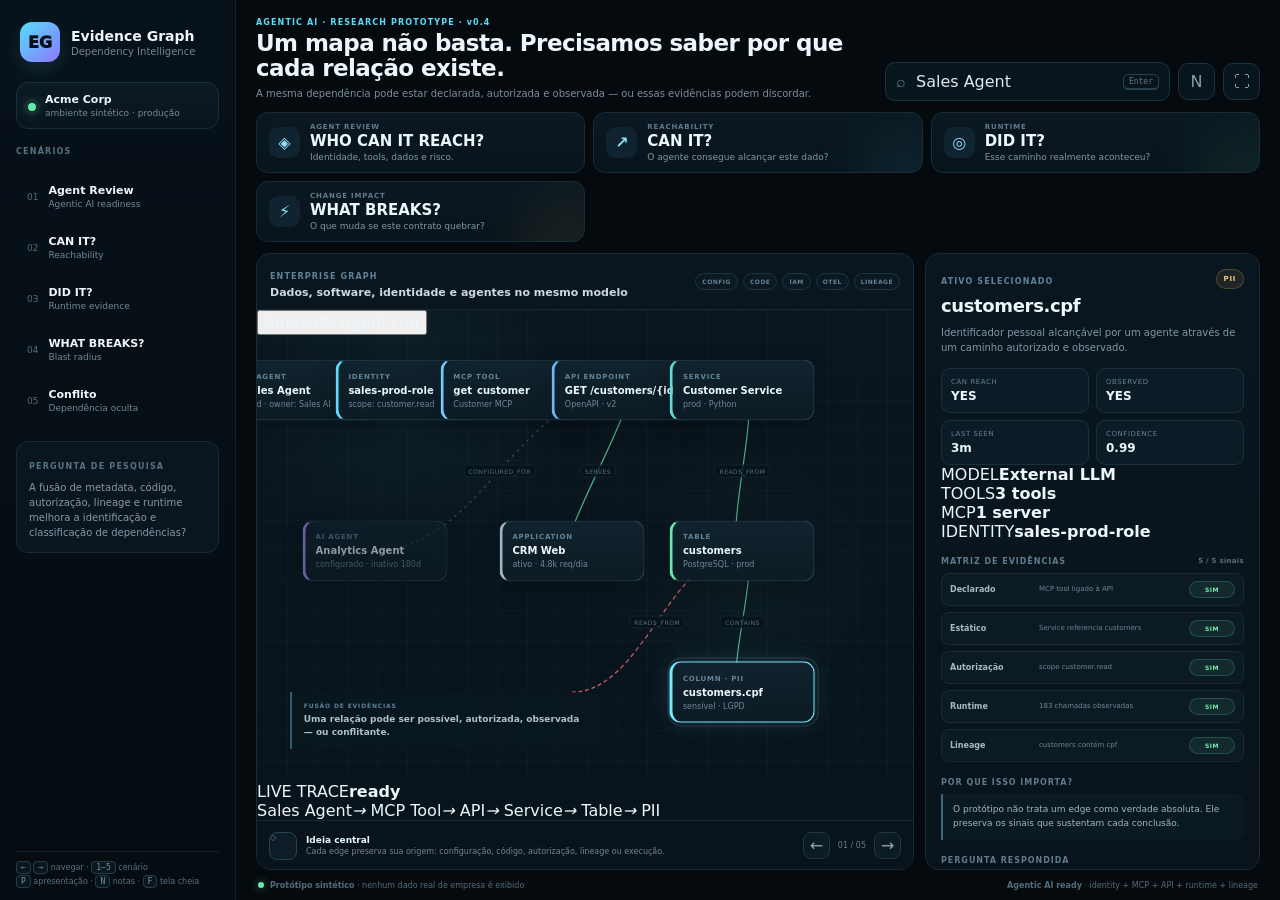
==== commit b37faa45: "feat(evidence-graph): make v0.4 agent-first" ====
--- a/evidence-graph/index.html
+++ b/evidence-graph/index.html
@@ -3,8 +3,8 @@
 <head>
 <meta charset="utf-8">
 <meta name="viewport" content="width=device-width,initial-scale=1">
-<title>Evidence Graph — Research Prototype</title>
-<meta name="description" content="Synthetic research prototype for evidence-aware dependency intelligence.">
+<title>Evidence Graph — Agentic AI Research Prototype</title>
+<meta name="description" content="Synthetic research prototype for evidence-aware dependency intelligence in agentic AI systems.">
 <link rel="stylesheet" href="styles.css">
 </head>
 <body>
@@ -22,7 +22,7 @@
 
     <div class="sidebar-label">CENÁRIOS</div>
     <nav class="scenario-nav">
-      <button class="nav active" data-mode="overview"><span class="nav-index">01</span><div><b>Visão geral</b><small>Hipótese + mapa</small></div></button>
+      <button class="nav active" data-mode="agent"><span class="nav-index">01</span><div><b>Agent Review</b><small>Agentic AI readiness</small></div></button>
       <button class="nav" data-mode="can"><span class="nav-index">02</span><div><b>CAN IT?</b><small>Reachability</small></div></button>
       <button class="nav" data-mode="did"><span class="nav-index">03</span><div><b>DID IT?</b><small>Runtime evidence</small></div></button>
       <button class="nav" data-mode="breaks"><span class="nav-index">04</span><div><b>WHAT BREAKS?</b><small>Blast radius</small></div></button>
@@ -36,25 +36,26 @@
 
     <div class="sidebar-foot">
       <span><kbd>←</kbd> <kbd>→</kbd> navegar · <kbd>1–5</kbd> cenário</span>
-      <span><kbd>P</kbd> modo apresentação · <kbd>N</kbd> notas · <kbd>F</kbd> tela cheia</span>
+      <span><kbd>P</kbd> apresentação · <kbd>N</kbd> notas · <kbd>F</kbd> tela cheia</span>
     </div>
   </aside>
 
   <main class="main">
     <header class="topbar">
       <div>
-        <div class="eyebrow">RESEARCH PROTOTYPE · v0.3</div>
-        <h1 id="title">Um mapa não basta. Precisamos saber por que cada relação existe.</h1>
-        <p id="subtitle">A mesma dependência pode estar declarada, autorizada e observada — ou essas evidências podem discordar.</p>
+        <div class="eyebrow">AGENTIC AI · RESEARCH PROTOTYPE · v0.4</div>
+        <h1 id="title">Quando um agente entra em produção, sabemos realmente o que ele consegue alcançar?</h1>
+        <p id="subtitle">Agentes modernos têm identidade, tools, MCPs, APIs, modelos e acesso a dados. O desafio é correlacionar essas relações com evidência.</p>
       </div>
       <div class="top-actions">
-        <div class="searchbox"><span>⌕</span><input id="search" aria-label="Pesquisar ativo" value="customers.cpf"><kbd>Enter</kbd></div>
+        <div class="searchbox"><span>⌕</span><input id="search" aria-label="Pesquisar ativo" value="Sales Agent"><kbd>Enter</kbd></div>
         <button class="icon-btn" id="notesBtn" title="Notas do apresentador">N</button>
         <button class="icon-btn" id="fullscreenBtn" title="Tela cheia">⛶</button>
       </div>
     </header>
 
     <section class="question-row">
+      <button class="question q-agent" data-mode="agent"><div class="q-icon">◈</div><div><small>AGENT REVIEW</small><b>WHO CAN IT REACH?</b><span>Identidade, tools, dados e risco.</span></div></button>
       <button class="question q-can" data-mode="can"><div class="q-icon">↗</div><div><small>REACHABILITY</small><b>CAN IT?</b><span>O agente consegue alcançar este dado?</span></div></button>
       <button class="question q-did" data-mode="did"><div class="q-icon">◎</div><div><small>RUNTIME</small><b>DID IT?</b><span>Esse caminho realmente aconteceu?</span></div></button>
       <button class="question q-break" data-mode="breaks"><div class="q-icon">⚡</div><div><small>CHANGE IMPACT</small><b>WHAT BREAKS?</b><span>O que muda se este contrato quebrar?</span></div></button>
@@ -64,8 +65,8 @@
       <div class="graph-card">
         <div class="graph-toolbar">
           <div>
-            <span class="mini-label" id="scenarioLabel">ENTERPRISE GRAPH</span>
-            <strong id="caption">Dados, software, identidade e agentes no mesmo modelo</strong>
+            <span class="mini-label" id="scenarioLabel">AGENT RISK REVIEW</span>
+            <strong id="caption">Sales Agent · identity → tools → APIs → data</strong>
           </div>
           <div class="evidence-sources" aria-label="Fontes de evidência">
             <span>CONFIG</span><span>CODE</span><span>IAM</span><span>OTEL</span><span>LINEAGE</span>
@@ -90,47 +91,71 @@
           <button class="node column pii" data-id="cpf" style="left:74%;top:81%"><small>COLUMN · PII</small><b>customers.cpf</b><span>sensível · LGPD</span></button>
 
           <div class="stage-note" id="stageNote">
-            <span>FUSÃO DE EVIDÊNCIAS</span>
-            <b>Uma relação pode ser possível, autorizada, observada — ou conflitante.</b>
+            <span>AGENTIC AI READINESS</span>
+            <b>O agente tem 7 APIs autorizadas, 3 observadas e alcança 2 datasets sensíveis.</b>
+          </div>
+
+          <button class="simulate-btn" id="simulateRunBtn">
+            <span class="sim-dot"></span>
+            Simulate agent run
+          </button>
+        </div>
+
+        <div class="trace-strip" id="traceStrip">
+          <div class="trace-title"><span>LIVE TRACE</span><b id="traceStatus">ready</b></div>
+          <div class="trace-steps">
+            <span data-trace="sales-agent">Sales Agent</span><i>→</i>
+            <span data-trace="customer-mcp">MCP Tool</span><i>→</i>
+            <span data-trace="customer-api">API</span><i>→</i>
+            <span data-trace="customer-service">Service</span><i>→</i>
+            <span data-trace="customers-table">Table</span><i>→</i>
+            <span data-trace="cpf">PII</span>
           </div>
         </div>
 
         <div class="graph-bottom">
-          <div id="storyCallout" class="story-callout"><span class="callout-icon">◇</span><div><b>Ideia central</b><span>Cada edge preserva sua origem: configuração, código, autorização, lineage ou execução.</span></div></div>
+          <div id="storyCallout" class="story-callout"><span class="callout-icon">◇</span><div><b>Agent-first</b><span>O agente é o ponto de entrada; o Evidence Graph reconstrói o que ele pode e realmente consegue alcançar.</span></div></div>
           <div class="stepper"><button id="prevBtn">←</button><span id="stepLabel">01 / 05</span><button id="nextBtn">→</button></div>
         </div>
       </div>
 
       <aside class="details-card">
         <div class="detail-header">
-          <div><span class="mini-label" id="kicker">ATIVO SELECIONADO</span><h2 id="detailTitle">customers.cpf</h2></div>
-          <span class="status-badge" id="badge">PII</span>
+          <div><span class="mini-label" id="kicker">AGENT PROFILE</span><h2 id="detailTitle">Sales Agent</h2></div>
+          <span class="status-badge" id="badge">MEDIUM RISK</span>
         </div>
-        <p id="detailCopy">Identificador pessoal alcançável por um agente através de um caminho autorizado e observado.</p>
+        <p id="detailCopy">Agente de produção com identidade própria, tools via MCP e acesso autorizado a dados de clientes.</p>
 
         <div class="metrics" id="metrics"></div>
+
+        <div class="agent-stack" id="agentStack">
+          <div><span>MODEL</span><b>External LLM</b></div>
+          <div><span>TOOLS</span><b>3 tools</b></div>
+          <div><span>MCP</span><b>1 server</b></div>
+          <div><span>IDENTITY</span><b>sales-prod-role</b></div>
+        </div>
 
         <div class="section-head"><span>MATRIZ DE EVIDÊNCIAS</span><small id="evidenceScore">5 / 5 sinais</small></div>
         <div class="evidence-matrix" id="evidenceMatrix"></div>
 
         <div class="section-head"><span>POR QUE ISSO IMPORTA?</span></div>
-        <div class="insight" id="insight">Um relacionamento não é tratado como verdade absoluta: a interface mostra quais sinais sustentam a conclusão.</div>
+        <div class="insight" id="insight">Um agente moderno não é só um modelo: é uma identidade com ferramentas, permissões e caminhos de dados.</div>
 
         <div class="section-head"><span>PERGUNTA RESPONDIDA</span></div>
-        <div class="answer-box" id="answerBox"><span class="answer-label">OVERVIEW</span><strong>Onde este dado entra na arquitetura?</strong><p>Ele está ligado a serviço, API, MCP, identidade e agente no mesmo grafo.</p></div>
+        <div class="answer-box" id="answerBox"><span class="answer-label">AGENT REVIEW</span><strong>O que este agente consegue alcançar?</strong><p>7 APIs autorizadas, 3 observadas, 2 datasets sensíveis e 1 destino externo.</p></div>
       </aside>
     </section>
 
     <footer class="statusbar">
       <div><span class="pulse"></span><strong>Protótipo sintético</strong> · nenhum dado real de empresa é exibido</div>
-      <div><strong>8</strong> relações observadas · <strong>3</strong> configuradas · <strong>1</strong> conflito</div>
+      <div><strong>Agentic AI ready</strong> · identity + MCP + API + runtime + lineage</div>
     </footer>
   </main>
 </div>
 
 <div class="presenter-notes" id="presenterNotes">
-  <div><span class="mini-label">NOTA DO APRESENTADOR</span><b id="notesTitle">Comece pelo problema</b></div>
-  <p id="notesText">Cada ferramenta conhece uma parte da arquitetura. A pergunta é se correlacionar essas evidências melhora a análise.</p>
+  <div><span class="mini-label">NOTA DO APRESENTADOR</span><b id="notesTitle">Comece pelo agente</b></div>
+  <p id="notesText">Um agente moderno não é apenas um LLM: ele possui identidade, tools, MCPs, APIs e acesso a dados.</p>
   <button id="closeNotes">×</button>
 </div>
 
--- a/evidence-graph/styles.css
+++ b/evidence-graph/styles.css
@@ -1,90 +1,63 @@
 :root{
-  --bg:#050b11;--sidebar:#071119;--panel:#0a151e;--panel2:#0e1d28;--line:#1b303e;
-  --text:#edf6fb;--muted:#7f96a6;--cyan:#5ee4ff;--green:#6cf0ad;--amber:#f7bd55;
-  --red:#ff6f78;--violet:#ad92ff;--blue:#71b7ff;
+--bg:#050a0f;--sidebar:#071018;--panel:#09151e;--panel2:#0d1c27;--line:#1a2e3a;
+--text:#edf6fb;--muted:#7e95a4;--cyan:#59ddfa;--green:#68eaa9;--amber:#f4bb58;
+--red:#ff7079;--violet:#aa90fb;--blue:#6eb5fb;
 }
 *{box-sizing:border-box}
 html,body{margin:0;height:100%;background:var(--bg);color:var(--text);font-family:Inter,ui-sans-serif,system-ui,-apple-system,BlinkMacSystemFont,"Segoe UI",sans-serif}
 body{overflow:hidden}
-button,input{font:inherit}
-button{color:inherit}
+button,input{font:inherit}button{color:inherit}
 .app-shell{height:100vh;display:grid;grid-template-columns:236px 1fr}
-.sidebar{background:linear-gradient(180deg,#071119 0%,#060d13 100%);border-right:1px solid #13222c;padding:20px 16px 15px;display:flex;flex-direction:column;gap:18px}
-.brand{display:flex;align-items:center;gap:11px;padding:2px 4px}
-.brandmark{width:40px;height:40px;border-radius:12px;background:linear-gradient(135deg,#57e0ff,#8d78ff);display:grid;place-items:center;color:#041017;font-weight:950;box-shadow:0 8px 24px rgba(91,214,255,.14)}
-.brand b,.brand span,.prototype-badge b,.prototype-badge span{display:block}
-.brand b{font-size:14px;letter-spacing:-.01em}.brand span{font-size:10px;color:#758b99;margin-top:2px}
-.prototype-badge{display:flex;align-items:center;gap:9px;border:1px solid #18303e;background:linear-gradient(180deg,#0c1a24,#09151e);padding:10px 11px;border-radius:12px}
-.prototype-badge b{font-size:11px}.prototype-badge span{font-size:9px;color:#758b99;margin-top:2px}
-.live-dot{width:8px;height:8px;border-radius:50%;background:var(--green);box-shadow:0 0 0 4px rgba(108,240,173,.07),0 0 15px rgba(108,240,173,.48)}
-.sidebar-label{font-size:8px;letter-spacing:.15em;color:#577182;font-weight:900}
-.scenario-nav{display:flex;flex-direction:column;gap:6px}
-.nav{width:100%;border:1px solid transparent;background:transparent;padding:9px 10px;border-radius:10px;display:flex;align-items:center;gap:10px;text-align:left;cursor:pointer;transition:.16s}
-.nav:hover{background:#0d1a23;border-color:#172a36}
-.nav.active{background:linear-gradient(90deg,rgba(94,228,255,.10),rgba(94,228,255,.025));border-color:#21404f;box-shadow:inset 2px 0 var(--cyan)}
-.nav-index{font-size:9px;color:#516d7c;font-variant-numeric:tabular-nums}
-.nav b,.nav small{display:block}.nav b{font-size:11px}.nav small{font-size:9px;color:#718896;margin-top:2px}
-.research-card{margin-top:2px;padding:12px;border-radius:12px;border:1px solid #182b37;background:#0a161f}
-.research-card p{margin:7px 0 0;color:#8499a7;font-size:10px;line-height:1.5}
-.sidebar-foot{margin-top:auto;border-top:1px solid #13232d;padding-top:11px;display:flex;flex-direction:column;gap:4px;color:#587080;font-size:8px}
+.sidebar{background:linear-gradient(180deg,#071119,#050c12);border-right:1px solid #13232d;padding:20px 16px 14px;display:flex;flex-direction:column;gap:18px}
+.brand{display:flex;align-items:center;gap:11px;padding:2px 4px}.brandmark{width:40px;height:40px;border-radius:12px;background:linear-gradient(135deg,#55dcfb,#8c78fb);display:grid;place-items:center;color:#031017;font-weight:950;box-shadow:0 8px 24px rgba(89,221,250,.14)}
+.brand b,.brand span,.prototype-badge b,.prototype-badge span{display:block}.brand b{font-size:14px}.brand span{font-size:10px;color:#728995;margin-top:2px}
+.prototype-badge{display:flex;align-items:center;gap:9px;border:1px solid #18303d;background:linear-gradient(180deg,#0c1a24,#09151e);padding:10px 11px;border-radius:12px}.prototype-badge b{font-size:11px}.prototype-badge span{font-size:9px;color:#738a98;margin-top:2px}
+.live-dot{width:8px;height:8px;border-radius:50%;background:var(--green);box-shadow:0 0 0 4px rgba(104,234,169,.07),0 0 14px rgba(104,234,169,.45)}
+.sidebar-label{font-size:8px;letter-spacing:.15em;color:#587181;font-weight:900}
+.scenario-nav{display:flex;flex-direction:column;gap:6px}.nav{width:100%;border:1px solid transparent;background:transparent;padding:9px 10px;border-radius:10px;display:flex;align-items:center;gap:10px;text-align:left;cursor:pointer;transition:.16s}
+.nav:hover{background:#0d1a23;border-color:#172a36}.nav.active{background:linear-gradient(90deg,rgba(89,221,250,.1),rgba(89,221,250,.025));border-color:#21404f;box-shadow:inset 2px 0 var(--cyan)}
+.nav-index{font-size:9px;color:#526d7c}.nav b,.nav small{display:block}.nav b{font-size:11px}.nav small{font-size:9px;color:#718896;margin-top:2px}
+.research-card{padding:12px;border-radius:12px;border:1px solid #182b37;background:#0a161f}.research-card p{margin:7px 0 0;color:#8499a7;font-size:10px;line-height:1.5}
+.sidebar-foot{margin-top:auto;border-top:1px solid #13232d;padding-top:11px;display:flex;flex-direction:column;gap:5px;color:#587080;font-size:8px}.sidebar-foot kbd{border:1px solid #263d49;background:#0a171f;border-radius:4px;padding:1px 4px;color:#7893a1}
 .main{height:100vh;min-width:0;padding:18px 20px 10px;display:grid;grid-template-rows:auto auto 1fr auto;gap:11px}
-.topbar{display:flex;justify-content:space-between;align-items:flex-end;gap:18px}
-.eyebrow,.mini-label{font-size:8px;letter-spacing:.14em;font-weight:900;color:#5f8397}
-.eyebrow{color:var(--cyan);margin-bottom:4px}
-h1{font-size:23px;line-height:1.1;letter-spacing:-.025em;margin:0;max-width:780px}
-#subtitle{margin:5px 0 0;color:#78909e;font-size:10px;max-width:760px;line-height:1.45}
-.top-actions{display:flex;align-items:center;gap:8px}
-.searchbox{width:285px;background:#09151d;border:1px solid #1c3341;border-radius:10px;padding:8px 10px;display:flex;align-items:center;gap:8px}
-.searchbox span{color:#607e8f}.searchbox input{flex:1;background:none;border:0;outline:0;color:#dceaf2;min-width:0}
-.searchbox kbd{font-size:8px;color:#617987;border:1px solid #29404e;border-bottom-width:2px;border-radius:5px;padding:2px 5px}
-.icon-btn{width:37px;height:37px;border-radius:10px;border:1px solid #1c3341;background:#09151d;color:#86a0ae;cursor:pointer}
-.question-row{display:grid;grid-template-columns:repeat(3,1fr);gap:8px}
-.question{border:1px solid #172c38;background:linear-gradient(180deg,#0b1821,#08141c);border-radius:12px;padding:10px 12px;display:flex;gap:10px;align-items:center;text-align:left;cursor:pointer;transition:.16s;position:relative;overflow:hidden}
-.question:after{content:"";position:absolute;width:100px;height:100px;border-radius:50%;right:-35px;bottom:-60px;filter:blur(30px);opacity:.09}
-.q-can:after{background:var(--cyan)}.q-did:after{background:var(--green)}.q-break:after{background:var(--amber)}
-.question:hover,.question.active{transform:translateY(-1px);border-color:#315364;background:#0d1e29}
-.q-icon{width:31px;height:31px;border-radius:9px;background:#0f2330;display:grid;place-items:center;color:#8edff2;font-weight:900}
+.topbar{display:flex;justify-content:space-between;align-items:flex-end;gap:18px}.eyebrow,.mini-label{font-size:8px;letter-spacing:.14em;font-weight:900;color:#5f8397}.eyebrow{color:var(--cyan);margin-bottom:4px}
+h1{font-size:23px;line-height:1.1;letter-spacing:-.025em;margin:0;max-width:800px}#subtitle{margin:5px 0 0;color:#78909e;font-size:10px;max-width:800px;line-height:1.45}
+.top-actions{display:flex;align-items:center;gap:8px}.searchbox{width:285px;background:#09151d;border:1px solid #1c3341;border-radius:10px;padding:8px 10px;display:flex;align-items:center;gap:8px}
+.searchbox span{color:#607e8f}.searchbox input{flex:1;background:none;border:0;outline:0;color:#dceaf2;min-width:0}.searchbox kbd{font-size:8px;color:#617987;border:1px solid #29404e;border-bottom-width:2px;border-radius:5px;padding:2px 5px}
+.icon-btn{width:37px;height:37px;border-radius:10px;border:1px solid #1c3341;background:#09151d;color:#86a0ae;cursor:pointer}.icon-btn:hover{border-color:#315567;color:#d8edf5}
+.question-row{display:grid;grid-template-columns:repeat(3,1fr);gap:8px}.question{border:1px solid #172c38;background:linear-gradient(180deg,#0b1821,#08141c);border-radius:12px;padding:10px 12px;display:flex;gap:10px;align-items:center;text-align:left;cursor:pointer;transition:.16s;position:relative;overflow:hidden}
+.question:after{content:"";position:absolute;width:100px;height:100px;border-radius:50%;right:-35px;bottom:-60px;filter:blur(30px);opacity:.09}.q-can:after{background:var(--cyan)}.q-did:after{background:var(--green)}.q-break:after{background:var(--amber)}
+.question:hover,.question.active{transform:translateY(-1px);border-color:#315364;background:#0d1e29}.q-icon{width:31px;height:31px;border-radius:9px;background:#0f2330;display:grid;place-items:center;color:#8edff2;font-weight:900}
 .question small,.question b,.question span{display:block}.question small{font-size:7px;letter-spacing:.12em;color:#5e7c8d;font-weight:900}.question b{font-size:15px;margin:1px 0 2px}.question span{font-size:9px;color:#8197a4}
-.workspace{min-height:0;display:grid;grid-template-columns:minmax(0,1fr) 335px;gap:11px}
-.graph-card,.details-card{background:linear-gradient(180deg,#0a161f,#08131b);border:1px solid #172a36;border-radius:14px;min-height:0;overflow:hidden}
-.graph-card{display:grid;grid-template-rows:auto 1fr auto}
-.graph-toolbar{padding:11px 13px;border-bottom:1px solid #142732;display:flex;justify-content:space-between;align-items:center}
-.graph-toolbar strong{display:block;font-size:11px;margin-top:3px;color:#cbd9e0}
-.legend{display:flex;gap:12px;color:#657f8e;font-size:8px}.line-sample{display:inline-block;width:15px;height:2px;margin-right:4px;vertical-align:middle;background:#466072}.line-sample.observed{background:var(--green)}.line-sample.conflict{background:var(--red)}
+.workspace{min-height:0;display:grid;grid-template-columns:minmax(0,1fr) 335px;gap:11px}.graph-card,.details-card{background:linear-gradient(180deg,#0a161f,#08131b);border:1px solid #172a36;border-radius:14px;min-height:0;overflow:hidden}
+.graph-card{display:grid;grid-template-rows:auto 1fr auto}.graph-toolbar{padding:10px 13px;border-bottom:1px solid #142732;display:flex;justify-content:space-between;align-items:center}.graph-toolbar strong{display:block;font-size:11px;margin-top:3px;color:#cbd9e0}
+.evidence-sources{display:flex;gap:5px}.evidence-sources span{font-size:6px;letter-spacing:.08em;font-weight:900;color:#688394;border:1px solid #1e3542;background:#0b1922;border-radius:999px;padding:4px 6px}
 .stage{position:relative;min-height:0;overflow:hidden;background:
-radial-gradient(circle at 77% 58%,rgba(108,240,173,.035),transparent 24%),
-radial-gradient(circle at 22% 20%,rgba(94,228,255,.05),transparent 26%),
+radial-gradient(circle at 74% 58%,rgba(104,234,169,.035),transparent 24%),
+radial-gradient(circle at 22% 18%,rgba(89,221,250,.05),transparent 26%),
 linear-gradient(rgba(255,255,255,.018) 1px,transparent 1px),
 linear-gradient(90deg,rgba(255,255,255,.018) 1px,transparent 1px);
 background-size:auto,auto,30px 30px,30px 30px}
-#edges{position:absolute;inset:0;width:100%;height:100%;pointer-events:none}
-.edge{fill:none;stroke:#2c4656;stroke-width:2.1;opacity:.72;transition:.22s}
-.edge.runtime{stroke:var(--green)}.edge.auth{stroke:var(--cyan);stroke-dasharray:8 5}.edge.dormant{stroke:#6a5f45;stroke-dasharray:4 7;opacity:.5}.edge.conflict{stroke:var(--red);stroke-dasharray:7 5}
-.edge.dim{opacity:.06}.edge.hot{opacity:1;stroke-width:4;filter:drop-shadow(0 0 5px rgba(94,228,255,.18))}
-.edge.hot.runtime{filter:drop-shadow(0 0 6px rgba(108,240,173,.24))}
-.edge.hot.conflict{filter:drop-shadow(0 0 6px rgba(255,111,120,.28))}
+#edges{position:absolute;inset:0;width:100%;height:100%;pointer-events:none;z-index:1}
+.edge{fill:none;stroke:#2c4656;stroke-width:2.1;opacity:.72;transition:.22s}.edge.runtime{stroke:var(--green)}.edge.auth{stroke:var(--cyan);stroke-dasharray:8 5}.edge.dormant{stroke:#75694a;stroke-dasharray:4 7;opacity:.52}.edge.conflict{stroke:var(--red);stroke-dasharray:7 5}
+.edge.dim{opacity:.05}.edge.hot{opacity:1;stroke-width:4;filter:drop-shadow(0 0 5px rgba(89,221,250,.18))}.edge.hot.runtime{filter:drop-shadow(0 0 7px rgba(104,234,169,.26));stroke-dasharray:10 7;animation:flow 1.8s linear infinite}.edge.hot.conflict{filter:drop-shadow(0 0 7px rgba(255,112,121,.3))}
+@keyframes flow{to{stroke-dashoffset:-34}}
+.edge-label{position:absolute;z-index:2;font-size:6px;letter-spacing:.08em;color:#6a8797;background:#07121a;border:1px solid #132631;padding:2px 4px;border-radius:4px;pointer-events:none;transform:translate(-50%,-50%);transition:.18s}
 .node{position:absolute;transform:translate(-50%,-50%);width:145px;min-height:61px;padding:9px 10px;border:1px solid #26404f;background:linear-gradient(180deg,#10232e,#0c1b24);border-radius:11px;text-align:left;cursor:pointer;box-shadow:0 7px 22px rgba(0,0,0,.22);transition:.18s;z-index:3}
-.node:hover{transform:translate(-50%,-50%) scale(1.035);border-color:#4f7182}
-.node small,.node b,.node span{display:block;white-space:nowrap;overflow:hidden;text-overflow:ellipsis}.node small{font-size:7px;letter-spacing:.11em;font-weight:900;color:#658396}.node b{font-size:10px;margin:4px 0}.node span{font-size:8px;color:#708794}
-.agent{border-left:3px solid var(--violet)}.identity{border-left:3px solid var(--cyan)}.mcp{border-left:3px solid #78c9ff}.api{border-left:3px solid var(--blue)}.service{border-left:3px solid #65d9d3}.table{border-left:3px solid var(--green)}.column{border-left:3px solid var(--amber)}.app{border-left:3px solid #9eb7c5}
-.pii{box-shadow:0 0 0 1px rgba(247,189,85,.1),0 8px 22px rgba(0,0,0,.22)}.dormant{opacity:.58}.hiddennode{opacity:0;pointer-events:none}
-.node.dim{opacity:.12;filter:saturate(.35)}.node.hot{opacity:1!important;border-color:#78e6fb;box-shadow:0 0 0 1px rgba(94,228,255,.13),0 0 28px rgba(94,228,255,.13)}
-.node.hot-runtime{opacity:1!important;border-color:#72ecad;box-shadow:0 0 0 1px rgba(108,240,173,.12),0 0 29px rgba(108,240,173,.13)}
-.node.hot-break{opacity:1!important;border-color:#f4bf62;box-shadow:0 0 0 1px rgba(247,189,85,.12),0 0 29px rgba(247,189,85,.13)}
-.node.hot-conflict{opacity:1!important;border-color:#ff7780;box-shadow:0 0 0 1px rgba(255,111,120,.14),0 0 31px rgba(255,111,120,.14)}
-.node.hot:after,.node.hot-runtime:after,.node.hot-break:after,.node.hot-conflict:after{content:"";position:absolute;inset:-5px;border:1px solid currentColor;border-radius:14px;opacity:.15;animation:pulseRing 1.8s infinite}
-@keyframes pulseRing{0%,100%{transform:scale(.98);opacity:.08}50%{transform:scale(1.025);opacity:.22}}
-.edge-label{position:absolute;z-index:2;font-size:6px;letter-spacing:.09em;color:#547183;background:#07121a;padding:2px 4px;border-radius:4px;pointer-events:none;opacity:.78;transform:translate(-50%,-50%)}
-.graph-bottom{display:flex;justify-content:space-between;align-items:center;gap:12px;border-top:1px solid #142732;padding:9px 12px;background:#08131b}
-.story-callout{display:flex;align-items:center;gap:9px;min-width:0}.callout-icon{width:28px;height:28px;border:1px solid #244251;border-radius:8px;display:grid;place-items:center;color:#70dff7;background:#0d1c26;flex:none}.story-callout b,.story-callout span{display:block}.story-callout b{font-size:9px}.story-callout span{font-size:8px;color:#708796;margin-top:2px;white-space:nowrap;overflow:hidden;text-overflow:ellipsis;max-width:620px}
+.node:hover{transform:translate(-50%,-50%) scale(1.035);border-color:#4f7182}.node small,.node b,.node span{display:block;white-space:nowrap;overflow:hidden;text-overflow:ellipsis}.node small{font-size:7px;letter-spacing:.11em;font-weight:900;color:#658396}.node b{font-size:10px;margin:4px 0}.node span{font-size:8px;color:#708794}
+.agent{border-left:3px solid var(--violet)}.identity{border-left:3px solid var(--cyan)}.mcp{border-left:3px solid #78c9ff}.api{border-left:3px solid var(--blue)}.service{border-left:3px solid #65d9d3}.table{border-left:3px solid var(--green)}.column{border-left:3px solid var(--amber)}.app{border-left:3px solid #9eb7c5}.pii{box-shadow:0 0 0 1px rgba(244,187,88,.1),0 8px 22px rgba(0,0,0,.22)}.dormant{opacity:.58}.hiddennode{opacity:0;pointer-events:none}
+.node.dim{opacity:.11;filter:saturate(.35)}.node.hot{opacity:1!important;border-color:#78e6fb;box-shadow:0 0 0 1px rgba(89,221,250,.13),0 0 28px rgba(89,221,250,.13)}.node.hot-runtime{opacity:1!important;border-color:#72ecad;box-shadow:0 0 0 1px rgba(104,234,169,.12),0 0 29px rgba(104,234,169,.13)}.node.hot-break{opacity:1!important;border-color:#f4bf62;box-shadow:0 0 0 1px rgba(244,187,88,.12),0 0 29px rgba(244,187,88,.13)}.node.hot-conflict{opacity:1!important;border-color:#ff7780;box-shadow:0 0 0 1px rgba(255,112,121,.14),0 0 31px rgba(255,112,121,.14)}
+.node.hot:after,.node.hot-runtime:after,.node.hot-break:after,.node.hot-conflict:after{content:"";position:absolute;inset:-5px;border:1px solid currentColor;border-radius:14px;opacity:.15;animation:pulseRing 1.8s infinite}@keyframes pulseRing{0%,100%{transform:scale(.98);opacity:.08}50%{transform:scale(1.025);opacity:.22}}
+.stage-note{position:absolute;left:5%;bottom:7%;z-index:2;width:310px;padding:10px 12px;border-left:2px solid #355d70;background:linear-gradient(90deg,rgba(8,23,31,.96),rgba(8,23,31,.68));border-radius:0 9px 9px 0;transition:.2s}.stage-note span,.stage-note b{display:block}.stage-note span{font-size:6px;letter-spacing:.14em;color:#608296;font-weight:900}.stage-note b{font-size:9px;line-height:1.45;margin-top:4px;color:#afc0c8}
+.graph-bottom{display:flex;justify-content:space-between;align-items:center;gap:12px;border-top:1px solid #142732;padding:9px 12px;background:#08131b}.story-callout{display:flex;align-items:center;gap:9px;min-width:0}.callout-icon{width:28px;height:28px;border:1px solid #244251;border-radius:8px;display:grid;place-items:center;color:#70dff7;background:#0d1c26;flex:none}.story-callout b,.story-callout span{display:block}.story-callout b{font-size:9px}.story-callout span{font-size:8px;color:#708796;margin-top:2px;white-space:nowrap;overflow:hidden;text-overflow:ellipsis;max-width:640px}
 .stepper{display:flex;align-items:center;gap:8px;flex:none}.stepper button{width:27px;height:27px;border-radius:8px;background:#0d1b24;border:1px solid #203746;color:#91a8b5;cursor:pointer}.stepper span{font-size:8px;color:#64808f;font-variant-numeric:tabular-nums}
-.details-card{padding:15px;overflow:auto}.detail-header{display:flex;align-items:flex-start;justify-content:space-between;gap:10px}.detail-header h2{font-size:18px;line-height:1.2;margin:7px 0 0;letter-spacing:-.02em}.status-badge{font-size:7px;letter-spacing:.1em;font-weight:900;padding:5px 7px;border-radius:999px;color:#f6c96e;background:rgba(247,189,85,.09);border:1px solid rgba(247,189,85,.23)}
+.details-card{padding:15px;overflow:auto}.detail-header{display:flex;align-items:flex-start;justify-content:space-between;gap:10px}.detail-header h2{font-size:18px;line-height:1.2;margin:7px 0 0;letter-spacing:-.02em}.status-badge{font-size:7px;letter-spacing:.1em;font-weight:900;padding:5px 7px;border-radius:999px;color:#f6c96e;background:rgba(244,187,88,.09);border:1px solid rgba(244,187,88,.23)}
 #detailCopy{font-size:10px;color:#8198a6;line-height:1.5;margin:8px 0 0}.metrics{display:grid;grid-template-columns:1fr 1fr;gap:7px;margin-top:13px}.metrics div{border:1px solid #18303d;background:#0c1c26;padding:9px;border-radius:9px}.metrics span,.metrics b{display:block}.metrics span{font-size:7px;color:#648090;text-transform:uppercase;letter-spacing:.08em}.metrics b{font-size:12px;margin-top:3px}
 .section-head{display:flex;justify-content:space-between;align-items:center;margin:16px 0 7px;font-size:8px;letter-spacing:.12em;font-weight:900;color:#607b8c}.section-head small{font-size:7px;letter-spacing:.04em;color:#58717f;font-weight:600}
-.evidence-matrix{display:flex;flex-direction:column;gap:6px}.evidence-row{display:grid;grid-template-columns:86px 1fr auto;gap:7px;align-items:center;padding:7px 8px;border-radius:8px;border:1px solid #162b37;background:#0b1a23}.evidence-row .ev-type{font-size:8px;font-weight:800;color:#aabac3}.evidence-row .ev-detail{font-size:7px;color:#6e8796;white-space:nowrap;overflow:hidden;text-overflow:ellipsis}.signal{min-width:46px;text-align:center;font-size:6px;letter-spacing:.08em;font-weight:900;padding:4px 5px;border-radius:999px}.signal.yes{color:#76edb1;background:rgba(108,240,173,.08);border:1px solid rgba(108,240,173,.2)}.signal.no{color:#738994;background:#0d1b23;border:1px solid #1d303a}.signal.warn{color:#ff8790;background:rgba(255,111,120,.08);border:1px solid rgba(255,111,120,.22)}.signal.unknown{color:#f4c56b;background:rgba(247,189,85,.08);border:1px solid rgba(247,189,85,.2)}
-.insight{font-size:9px;line-height:1.55;color:#a4b5bf;padding:9px 10px;border-left:2px solid #3f667a;background:#0b1922;border-radius:0 8px 8px 0}
-.answer-box{padding:10px;border:1px solid #1a3240;background:linear-gradient(180deg,#0e202b,#0b1922);border-radius:10px}.answer-label{font-size:6px;letter-spacing:.12em;color:#5d8498;font-weight:900}.answer-box strong{display:block;font-size:10px;margin:5px 0 3px}.answer-box p{font-size:8px;line-height:1.45;color:#748c9a;margin:0}
-.statusbar{display:flex;justify-content:space-between;align-items:center;color:#526c7b;font-size:8px;padding:0 2px}.pulse{display:inline-block;width:6px;height:6px;border-radius:50%;background:var(--green);margin-right:6px;box-shadow:0 0 9px rgba(108,240,173,.5)}
-body.presentation .sidebar{display:none}.presentation .app-shell{grid-template-columns:1fr}.presentation .main{padding-left:28px;padding-right:28px}
-@media(max-width:1150px){.app-shell{grid-template-columns:205px 1fr}.workspace{grid-template-columns:1fr 300px}.node{width:128px}.searchbox{width:235px}.story-callout span{max-width:430px}}
-@media(max-height:720px){.main{padding-top:12px;gap:8px}.sidebar{padding-top:14px}.question{padding:7px 10px}.question b{font-size:13px}.question span{display:none}.node{min-height:54px}.details-card{padding:12px}.section-head{margin-top:11px}}
+.evidence-matrix{display:flex;flex-direction:column;gap:6px}.evidence-row{display:grid;grid-template-columns:82px 1fr auto;gap:7px;align-items:center;padding:7px 8px;border-radius:8px;border:1px solid #162b37;background:#0b1a23}.evidence-row .ev-type{font-size:8px;font-weight:800;color:#aabac3}.evidence-row .ev-detail{font-size:7px;color:#6e8796;white-space:nowrap;overflow:hidden;text-overflow:ellipsis}.signal{min-width:46px;text-align:center;font-size:6px;letter-spacing:.08em;font-weight:900;padding:4px 5px;border-radius:999px}.signal.yes{color:#76edb1;background:rgba(104,234,169,.08);border:1px solid rgba(104,234,169,.2)}.signal.no{color:#738994;background:#0d1b23;border:1px solid #1d303a}.signal.warn{color:#ff8790;background:rgba(255,112,121,.08);border:1px solid rgba(255,112,121,.22)}.signal.unknown{color:#f4c56b;background:rgba(244,187,88,.08);border:1px solid rgba(244,187,88,.2)}
+.insight{font-size:9px;line-height:1.55;color:#a4b5bf;padding:9px 10px;border-left:2px solid #3f667a;background:#0b1922;border-radius:0 8px 8px 0}.answer-box{padding:10px;border:1px solid #1a3240;background:linear-gradient(180deg,#0e202b,#0b1922);border-radius:10px}.answer-label{font-size:6px;letter-spacing:.12em;color:#5d8498;font-weight:900}.answer-box strong{display:block;font-size:10px;margin:5px 0 3px}.answer-box p{font-size:8px;line-height:1.45;color:#748c9a;margin:0}
+.statusbar{display:flex;justify-content:space-between;align-items:center;color:#526c7b;font-size:8px;padding:0 2px}.pulse{display:inline-block;width:6px;height:6px;border-radius:50%;background:var(--green);margin-right:6px;box-shadow:0 0 9px rgba(104,234,169,.5)}
+.presenter-notes{position:fixed;left:50%;bottom:18px;transform:translate(-50%,24px);width:min(760px,calc(100vw - 40px));display:grid;grid-template-columns:170px 1fr 26px;gap:12px;align-items:center;background:rgba(6,15,21,.96);border:1px solid #244353;border-radius:13px;padding:11px 12px;box-shadow:0 18px 60px rgba(0,0,0,.45);z-index:50;opacity:0;pointer-events:none;transition:.18s}.presenter-notes.open{opacity:1;pointer-events:auto;transform:translate(-50%,0)}.presenter-notes b{display:block;font-size:10px;margin-top:3px}.presenter-notes p{font-size:9px;line-height:1.45;color:#8ca1ad;margin:0}.presenter-notes button{border:0;background:transparent;color:#72909f;font-size:19px;cursor:pointer}
+body.presentation .sidebar{display:none}.presentation .app-shell{grid-template-columns:1fr}.presentation .main{padding-left:28px;padding-right:28px}.presentation .top-actions .searchbox{display:none}.presentation .stage-note{width:350px}
+@media(max-width:1150px){.app-shell{grid-template-columns:205px 1fr}.workspace{grid-template-columns:1fr 300px}.node{width:128px}.searchbox{width:230px}.story-callout span{max-width:420px}.evidence-sources span:nth-child(-n+2){display:none}}
+@media(max-height:720px){.main{padding-top:12px;gap:8px}.sidebar{padding-top:14px}.question{padding:7px 10px}.question b{font-size:13px}.question span{display:none}.node{min-height:54px}.details-card{padding:12px}.section-head{margin-top:11px}.stage-note{bottom:3%;padding:8px 10px}}
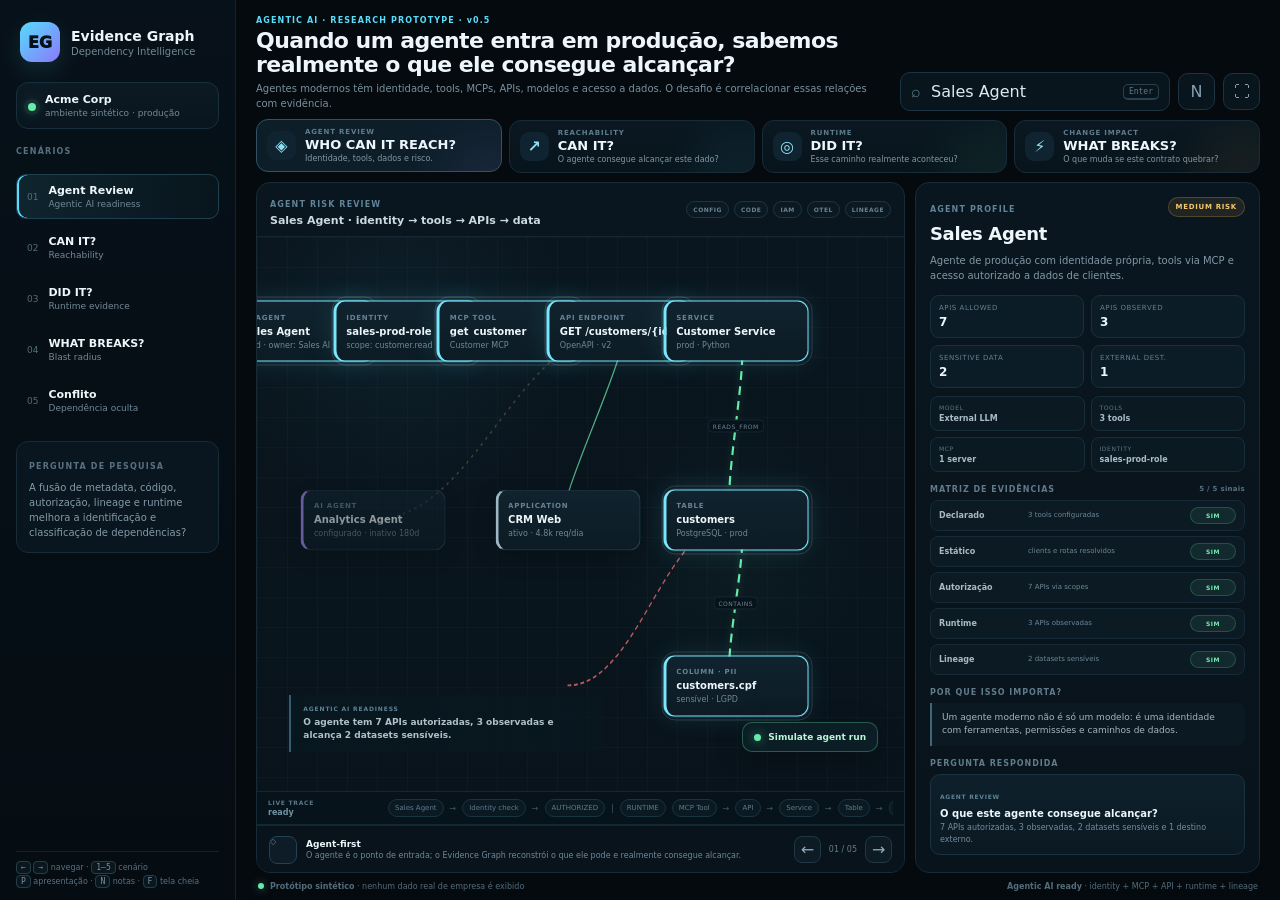
==== commit 69bab34a: "fix(evidence-graph): show authorization check before runtime trace" ====
--- a/evidence-graph/index.html
+++ b/evidence-graph/index.html
@@ -43,7 +43,7 @@
   <main class="main">
     <header class="topbar">
       <div>
-        <div class="eyebrow">AGENTIC AI · RESEARCH PROTOTYPE · v0.4</div>
+        <div class="eyebrow">AGENTIC AI · RESEARCH PROTOTYPE · v0.5</div>
         <h1 id="title">Quando um agente entra em produção, sabemos realmente o que ele consegue alcançar?</h1>
         <p id="subtitle">Agentes modernos têm identidade, tools, MCPs, APIs, modelos e acesso a dados. O desafio é correlacionar essas relações com evidência.</p>
       </div>
@@ -105,6 +105,9 @@
           <div class="trace-title"><span>LIVE TRACE</span><b id="traceStatus">ready</b></div>
           <div class="trace-steps">
             <span data-trace="sales-agent">Sales Agent</span><i>→</i>
+            <span data-trace="sales-role" class="auth-trace">Identity check</span><i>→</i>
+            <span class="phase-chip auth-chip">AUTHORIZED</span><i class="phase-divider">|</i>
+            <span class="phase-chip runtime-chip">RUNTIME</span>
             <span data-trace="customer-mcp">MCP Tool</span><i>→</i>
             <span data-trace="customer-api">API</span><i>→</i>
             <span data-trace="customer-service">Service</span><i>→</i>
--- a/evidence-graph/styles.css
+++ b/evidence-graph/styles.css
@@ -1,63 +1,22 @@
-:root{
---bg:#050a0f;--sidebar:#071018;--panel:#09151e;--panel2:#0d1c27;--line:#1a2e3a;
---text:#edf6fb;--muted:#7e95a4;--cyan:#59ddfa;--green:#68eaa9;--amber:#f4bb58;
---red:#ff7079;--violet:#aa90fb;--blue:#6eb5fb;
-}
-*{box-sizing:border-box}
-html,body{margin:0;height:100%;background:var(--bg);color:var(--text);font-family:Inter,ui-sans-serif,system-ui,-apple-system,BlinkMacSystemFont,"Segoe UI",sans-serif}
-body{overflow:hidden}
-button,input{font:inherit}button{color:inherit}
-.app-shell{height:100vh;display:grid;grid-template-columns:236px 1fr}
-.sidebar{background:linear-gradient(180deg,#071119,#050c12);border-right:1px solid #13232d;padding:20px 16px 14px;display:flex;flex-direction:column;gap:18px}
-.brand{display:flex;align-items:center;gap:11px;padding:2px 4px}.brandmark{width:40px;height:40px;border-radius:12px;background:linear-gradient(135deg,#55dcfb,#8c78fb);display:grid;place-items:center;color:#031017;font-weight:950;box-shadow:0 8px 24px rgba(89,221,250,.14)}
-.brand b,.brand span,.prototype-badge b,.prototype-badge span{display:block}.brand b{font-size:14px}.brand span{font-size:10px;color:#728995;margin-top:2px}
-.prototype-badge{display:flex;align-items:center;gap:9px;border:1px solid #18303d;background:linear-gradient(180deg,#0c1a24,#09151e);padding:10px 11px;border-radius:12px}.prototype-badge b{font-size:11px}.prototype-badge span{font-size:9px;color:#738a98;margin-top:2px}
-.live-dot{width:8px;height:8px;border-radius:50%;background:var(--green);box-shadow:0 0 0 4px rgba(104,234,169,.07),0 0 14px rgba(104,234,169,.45)}
-.sidebar-label{font-size:8px;letter-spacing:.15em;color:#587181;font-weight:900}
-.scenario-nav{display:flex;flex-direction:column;gap:6px}.nav{width:100%;border:1px solid transparent;background:transparent;padding:9px 10px;border-radius:10px;display:flex;align-items:center;gap:10px;text-align:left;cursor:pointer;transition:.16s}
-.nav:hover{background:#0d1a23;border-color:#172a36}.nav.active{background:linear-gradient(90deg,rgba(89,221,250,.1),rgba(89,221,250,.025));border-color:#21404f;box-shadow:inset 2px 0 var(--cyan)}
-.nav-index{font-size:9px;color:#526d7c}.nav b,.nav small{display:block}.nav b{font-size:11px}.nav small{font-size:9px;color:#718896;margin-top:2px}
-.research-card{padding:12px;border-radius:12px;border:1px solid #182b37;background:#0a161f}.research-card p{margin:7px 0 0;color:#8499a7;font-size:10px;line-height:1.5}
-.sidebar-foot{margin-top:auto;border-top:1px solid #13232d;padding-top:11px;display:flex;flex-direction:column;gap:5px;color:#587080;font-size:8px}.sidebar-foot kbd{border:1px solid #263d49;background:#0a171f;border-radius:4px;padding:1px 4px;color:#7893a1}
-.main{height:100vh;min-width:0;padding:18px 20px 10px;display:grid;grid-template-rows:auto auto 1fr auto;gap:11px}
-.topbar{display:flex;justify-content:space-between;align-items:flex-end;gap:18px}.eyebrow,.mini-label{font-size:8px;letter-spacing:.14em;font-weight:900;color:#5f8397}.eyebrow{color:var(--cyan);margin-bottom:4px}
-h1{font-size:23px;line-height:1.1;letter-spacing:-.025em;margin:0;max-width:800px}#subtitle{margin:5px 0 0;color:#78909e;font-size:10px;max-width:800px;line-height:1.45}
-.top-actions{display:flex;align-items:center;gap:8px}.searchbox{width:285px;background:#09151d;border:1px solid #1c3341;border-radius:10px;padding:8px 10px;display:flex;align-items:center;gap:8px}
-.searchbox span{color:#607e8f}.searchbox input{flex:1;background:none;border:0;outline:0;color:#dceaf2;min-width:0}.searchbox kbd{font-size:8px;color:#617987;border:1px solid #29404e;border-bottom-width:2px;border-radius:5px;padding:2px 5px}
-.icon-btn{width:37px;height:37px;border-radius:10px;border:1px solid #1c3341;background:#09151d;color:#86a0ae;cursor:pointer}.icon-btn:hover{border-color:#315567;color:#d8edf5}
-.question-row{display:grid;grid-template-columns:repeat(3,1fr);gap:8px}.question{border:1px solid #172c38;background:linear-gradient(180deg,#0b1821,#08141c);border-radius:12px;padding:10px 12px;display:flex;gap:10px;align-items:center;text-align:left;cursor:pointer;transition:.16s;position:relative;overflow:hidden}
-.question:after{content:"";position:absolute;width:100px;height:100px;border-radius:50%;right:-35px;bottom:-60px;filter:blur(30px);opacity:.09}.q-can:after{background:var(--cyan)}.q-did:after{background:var(--green)}.q-break:after{background:var(--amber)}
-.question:hover,.question.active{transform:translateY(-1px);border-color:#315364;background:#0d1e29}.q-icon{width:31px;height:31px;border-radius:9px;background:#0f2330;display:grid;place-items:center;color:#8edff2;font-weight:900}
-.question small,.question b,.question span{display:block}.question small{font-size:7px;letter-spacing:.12em;color:#5e7c8d;font-weight:900}.question b{font-size:15px;margin:1px 0 2px}.question span{font-size:9px;color:#8197a4}
-.workspace{min-height:0;display:grid;grid-template-columns:minmax(0,1fr) 335px;gap:11px}.graph-card,.details-card{background:linear-gradient(180deg,#0a161f,#08131b);border:1px solid #172a36;border-radius:14px;min-height:0;overflow:hidden}
-.graph-card{display:grid;grid-template-rows:auto 1fr auto}.graph-toolbar{padding:10px 13px;border-bottom:1px solid #142732;display:flex;justify-content:space-between;align-items:center}.graph-toolbar strong{display:block;font-size:11px;margin-top:3px;color:#cbd9e0}
-.evidence-sources{display:flex;gap:5px}.evidence-sources span{font-size:6px;letter-spacing:.08em;font-weight:900;color:#688394;border:1px solid #1e3542;background:#0b1922;border-radius:999px;padding:4px 6px}
-.stage{position:relative;min-height:0;overflow:hidden;background:
-radial-gradient(circle at 74% 58%,rgba(104,234,169,.035),transparent 24%),
-radial-gradient(circle at 22% 18%,rgba(89,221,250,.05),transparent 26%),
-linear-gradient(rgba(255,255,255,.018) 1px,transparent 1px),
-linear-gradient(90deg,rgba(255,255,255,.018) 1px,transparent 1px);
-background-size:auto,auto,30px 30px,30px 30px}
-#edges{position:absolute;inset:0;width:100%;height:100%;pointer-events:none;z-index:1}
-.edge{fill:none;stroke:#2c4656;stroke-width:2.1;opacity:.72;transition:.22s}.edge.runtime{stroke:var(--green)}.edge.auth{stroke:var(--cyan);stroke-dasharray:8 5}.edge.dormant{stroke:#75694a;stroke-dasharray:4 7;opacity:.52}.edge.conflict{stroke:var(--red);stroke-dasharray:7 5}
-.edge.dim{opacity:.05}.edge.hot{opacity:1;stroke-width:4;filter:drop-shadow(0 0 5px rgba(89,221,250,.18))}.edge.hot.runtime{filter:drop-shadow(0 0 7px rgba(104,234,169,.26));stroke-dasharray:10 7;animation:flow 1.8s linear infinite}.edge.hot.conflict{filter:drop-shadow(0 0 7px rgba(255,112,121,.3))}
-@keyframes flow{to{stroke-dashoffset:-34}}
+:root{--bg:#050a0f;--sidebar:#071018;--panel:#09151e;--panel2:#0d1c27;--line:#1a2e3a;--text:#edf6fb;--muted:#7e95a4;--cyan:#59ddfa;--green:#68eaa9;--amber:#f4bb58;--red:#ff7079;--violet:#aa90fb;--blue:#6eb5fb}
+*{box-sizing:border-box}html,body{margin:0;height:100%;background:var(--bg);color:var(--text);font-family:Inter,ui-sans-serif,system-ui,-apple-system,BlinkMacSystemFont,"Segoe UI",sans-serif}body{overflow:hidden}button,input{font:inherit}button{color:inherit}
+.app-shell{height:100vh;display:grid;grid-template-columns:236px 1fr}.sidebar{background:linear-gradient(180deg,#071119,#050c12);border-right:1px solid #13232d;padding:20px 16px 14px;display:flex;flex-direction:column;gap:18px}
+.brand{display:flex;align-items:center;gap:11px;padding:2px 4px}.brandmark{width:40px;height:40px;border-radius:12px;background:linear-gradient(135deg,#55dcfb,#8c78fb);display:grid;place-items:center;color:#031017;font-weight:950;box-shadow:0 8px 24px rgba(89,221,250,.14)}.brand b,.brand span,.prototype-badge b,.prototype-badge span{display:block}.brand b{font-size:14px}.brand span{font-size:10px;color:#728995;margin-top:2px}
+.prototype-badge{display:flex;align-items:center;gap:9px;border:1px solid #18303d;background:linear-gradient(180deg,#0c1a24,#09151e);padding:10px 11px;border-radius:12px}.prototype-badge b{font-size:11px}.prototype-badge span{font-size:9px;color:#738a98;margin-top:2px}.live-dot{width:8px;height:8px;border-radius:50%;background:var(--green);box-shadow:0 0 0 4px rgba(104,234,169,.07),0 0 14px rgba(104,234,169,.45)}
+.sidebar-label{font-size:8px;letter-spacing:.15em;color:#587181;font-weight:900}.scenario-nav{display:flex;flex-direction:column;gap:6px}.nav{width:100%;border:1px solid transparent;background:transparent;padding:9px 10px;border-radius:10px;display:flex;align-items:center;gap:10px;text-align:left;cursor:pointer;transition:.16s}.nav:hover{background:#0d1a23;border-color:#172a36}.nav.active{background:linear-gradient(90deg,rgba(89,221,250,.1),rgba(89,221,250,.025));border-color:#21404f;box-shadow:inset 2px 0 var(--cyan)}.nav-index{font-size:9px;color:#526d7c}.nav b,.nav small{display:block}.nav b{font-size:11px}.nav small{font-size:9px;color:#718896;margin-top:2px}
+.research-card{padding:12px;border-radius:12px;border:1px solid #182b37;background:#0a161f}.research-card p{margin:7px 0 0;color:#8499a7;font-size:10px;line-height:1.5}.sidebar-foot{margin-top:auto;border-top:1px solid #13232d;padding-top:11px;display:flex;flex-direction:column;gap:5px;color:#587080;font-size:8px}.sidebar-foot kbd{border:1px solid #263d49;background:#0a171f;border-radius:4px;padding:1px 4px;color:#7893a1}
+.main{height:100vh;min-width:0;padding:16px 20px 9px;display:grid;grid-template-rows:auto auto 1fr auto;gap:9px}.topbar{display:flex;justify-content:space-between;align-items:flex-end;gap:18px}.eyebrow,.mini-label{font-size:8px;letter-spacing:.14em;font-weight:900;color:#5f8397}.eyebrow{color:var(--cyan);margin-bottom:4px}h1{font-size:22px;line-height:1.1;letter-spacing:-.025em;margin:0;max-width:820px}#subtitle{margin:5px 0 0;color:#78909e;font-size:10px;max-width:820px;line-height:1.45}.top-actions{display:flex;align-items:center;gap:8px}.searchbox{width:270px;background:#09151d;border:1px solid #1c3341;border-radius:10px;padding:8px 10px;display:flex;align-items:center;gap:8px}.searchbox span{color:#607e8f}.searchbox input{flex:1;background:none;border:0;outline:0;color:#dceaf2;min-width:0}.searchbox kbd{font-size:8px;color:#617987;border:1px solid #29404e;border-bottom-width:2px;border-radius:5px;padding:2px 5px}.icon-btn{width:37px;height:37px;border-radius:10px;border:1px solid #1c3341;background:#09151d;color:#86a0ae;cursor:pointer}.icon-btn:hover{border-color:#315567;color:#d8edf5}
+.question-row{display:grid;grid-template-columns:repeat(4,1fr);gap:7px}.question{border:1px solid #172c38;background:linear-gradient(180deg,#0b1821,#08141c);border-radius:12px;padding:8px 10px;display:flex;gap:9px;align-items:center;text-align:left;cursor:pointer;transition:.16s;position:relative;overflow:hidden}.question:after{content:"";position:absolute;width:90px;height:90px;border-radius:50%;right:-30px;bottom:-55px;filter:blur(28px);opacity:.09}.q-agent:after{background:var(--violet)}.q-can:after{background:var(--cyan)}.q-did:after{background:var(--green)}.q-break:after{background:var(--amber)}.question:hover,.question.active{transform:translateY(-1px);border-color:#315364;background:#0d1e29}.q-icon{width:29px;height:29px;border-radius:9px;background:#0f2330;display:grid;place-items:center;color:#8edff2;font-weight:900}.question small,.question b,.question span{display:block}.question small{font-size:7px;letter-spacing:.12em;color:#5e7c8d;font-weight:900}.question b{font-size:13px;margin:1px 0 2px}.question span{font-size:8px;color:#8197a4}
+.workspace{min-height:0;display:grid;grid-template-columns:minmax(0,1fr) 345px;gap:10px}.graph-card,.details-card{background:linear-gradient(180deg,#0a161f,#08131b);border:1px solid #172a36;border-radius:14px;min-height:0;overflow:hidden}.graph-card{display:grid;grid-template-rows:auto 1fr auto auto}.graph-toolbar{padding:9px 13px;border-bottom:1px solid #142732;display:flex;justify-content:space-between;align-items:center}.graph-toolbar strong{display:block;font-size:11px;margin-top:3px;color:#cbd9e0}.evidence-sources{display:flex;gap:5px}.evidence-sources span{font-size:6px;letter-spacing:.08em;font-weight:900;color:#688394;border:1px solid #1e3542;background:#0b1922;border-radius:999px;padding:4px 6px}
+.stage{position:relative;min-height:0;overflow:hidden;background:radial-gradient(circle at 74% 58%,rgba(104,234,169,.035),transparent 24%),radial-gradient(circle at 22% 18%,rgba(89,221,250,.05),transparent 26%),linear-gradient(rgba(255,255,255,.018) 1px,transparent 1px),linear-gradient(90deg,rgba(255,255,255,.018) 1px,transparent 1px);background-size:auto,auto,30px 30px,30px 30px}#edges{position:absolute;inset:0;width:100%;height:100%;pointer-events:none;z-index:1}.edge{fill:none;stroke:#2c4656;stroke-width:2.1;opacity:.72;transition:.22s}.edge.runtime{stroke:var(--green)}.edge.auth{stroke:var(--cyan);stroke-dasharray:8 5}.edge.dormant{stroke:#75694a;stroke-dasharray:4 7;opacity:.52}.edge.conflict{stroke:var(--red);stroke-dasharray:7 5}.edge.dim{opacity:.05}.edge.hot{opacity:1;stroke-width:4;filter:drop-shadow(0 0 5px rgba(89,221,250,.18))}.edge.hot.runtime{filter:drop-shadow(0 0 7px rgba(104,234,169,.26));stroke-dasharray:10 7;animation:flow 1.8s linear infinite}.edge.hot.conflict{filter:drop-shadow(0 0 7px rgba(255,112,121,.3))}.edge.run-active{stroke:#fff!important;stroke-width:5!important;opacity:1!important;filter:drop-shadow(0 0 8px rgba(104,234,169,.8))!important}@keyframes flow{to{stroke-dashoffset:-34}}
 .edge-label{position:absolute;z-index:2;font-size:6px;letter-spacing:.08em;color:#6a8797;background:#07121a;border:1px solid #132631;padding:2px 4px;border-radius:4px;pointer-events:none;transform:translate(-50%,-50%);transition:.18s}
-.node{position:absolute;transform:translate(-50%,-50%);width:145px;min-height:61px;padding:9px 10px;border:1px solid #26404f;background:linear-gradient(180deg,#10232e,#0c1b24);border-radius:11px;text-align:left;cursor:pointer;box-shadow:0 7px 22px rgba(0,0,0,.22);transition:.18s;z-index:3}
-.node:hover{transform:translate(-50%,-50%) scale(1.035);border-color:#4f7182}.node small,.node b,.node span{display:block;white-space:nowrap;overflow:hidden;text-overflow:ellipsis}.node small{font-size:7px;letter-spacing:.11em;font-weight:900;color:#658396}.node b{font-size:10px;margin:4px 0}.node span{font-size:8px;color:#708794}
-.agent{border-left:3px solid var(--violet)}.identity{border-left:3px solid var(--cyan)}.mcp{border-left:3px solid #78c9ff}.api{border-left:3px solid var(--blue)}.service{border-left:3px solid #65d9d3}.table{border-left:3px solid var(--green)}.column{border-left:3px solid var(--amber)}.app{border-left:3px solid #9eb7c5}.pii{box-shadow:0 0 0 1px rgba(244,187,88,.1),0 8px 22px rgba(0,0,0,.22)}.dormant{opacity:.58}.hiddennode{opacity:0;pointer-events:none}
-.node.dim{opacity:.11;filter:saturate(.35)}.node.hot{opacity:1!important;border-color:#78e6fb;box-shadow:0 0 0 1px rgba(89,221,250,.13),0 0 28px rgba(89,221,250,.13)}.node.hot-runtime{opacity:1!important;border-color:#72ecad;box-shadow:0 0 0 1px rgba(104,234,169,.12),0 0 29px rgba(104,234,169,.13)}.node.hot-break{opacity:1!important;border-color:#f4bf62;box-shadow:0 0 0 1px rgba(244,187,88,.12),0 0 29px rgba(244,187,88,.13)}.node.hot-conflict{opacity:1!important;border-color:#ff7780;box-shadow:0 0 0 1px rgba(255,112,121,.14),0 0 31px rgba(255,112,121,.14)}
-.node.hot:after,.node.hot-runtime:after,.node.hot-break:after,.node.hot-conflict:after{content:"";position:absolute;inset:-5px;border:1px solid currentColor;border-radius:14px;opacity:.15;animation:pulseRing 1.8s infinite}@keyframes pulseRing{0%,100%{transform:scale(.98);opacity:.08}50%{transform:scale(1.025);opacity:.22}}
-.stage-note{position:absolute;left:5%;bottom:7%;z-index:2;width:310px;padding:10px 12px;border-left:2px solid #355d70;background:linear-gradient(90deg,rgba(8,23,31,.96),rgba(8,23,31,.68));border-radius:0 9px 9px 0;transition:.2s}.stage-note span,.stage-note b{display:block}.stage-note span{font-size:6px;letter-spacing:.14em;color:#608296;font-weight:900}.stage-note b{font-size:9px;line-height:1.45;margin-top:4px;color:#afc0c8}
-.graph-bottom{display:flex;justify-content:space-between;align-items:center;gap:12px;border-top:1px solid #142732;padding:9px 12px;background:#08131b}.story-callout{display:flex;align-items:center;gap:9px;min-width:0}.callout-icon{width:28px;height:28px;border:1px solid #244251;border-radius:8px;display:grid;place-items:center;color:#70dff7;background:#0d1c26;flex:none}.story-callout b,.story-callout span{display:block}.story-callout b{font-size:9px}.story-callout span{font-size:8px;color:#708796;margin-top:2px;white-space:nowrap;overflow:hidden;text-overflow:ellipsis;max-width:640px}
-.stepper{display:flex;align-items:center;gap:8px;flex:none}.stepper button{width:27px;height:27px;border-radius:8px;background:#0d1b24;border:1px solid #203746;color:#91a8b5;cursor:pointer}.stepper span{font-size:8px;color:#64808f;font-variant-numeric:tabular-nums}
-.details-card{padding:15px;overflow:auto}.detail-header{display:flex;align-items:flex-start;justify-content:space-between;gap:10px}.detail-header h2{font-size:18px;line-height:1.2;margin:7px 0 0;letter-spacing:-.02em}.status-badge{font-size:7px;letter-spacing:.1em;font-weight:900;padding:5px 7px;border-radius:999px;color:#f6c96e;background:rgba(244,187,88,.09);border:1px solid rgba(244,187,88,.23)}
-#detailCopy{font-size:10px;color:#8198a6;line-height:1.5;margin:8px 0 0}.metrics{display:grid;grid-template-columns:1fr 1fr;gap:7px;margin-top:13px}.metrics div{border:1px solid #18303d;background:#0c1c26;padding:9px;border-radius:9px}.metrics span,.metrics b{display:block}.metrics span{font-size:7px;color:#648090;text-transform:uppercase;letter-spacing:.08em}.metrics b{font-size:12px;margin-top:3px}
-.section-head{display:flex;justify-content:space-between;align-items:center;margin:16px 0 7px;font-size:8px;letter-spacing:.12em;font-weight:900;color:#607b8c}.section-head small{font-size:7px;letter-spacing:.04em;color:#58717f;font-weight:600}
-.evidence-matrix{display:flex;flex-direction:column;gap:6px}.evidence-row{display:grid;grid-template-columns:82px 1fr auto;gap:7px;align-items:center;padding:7px 8px;border-radius:8px;border:1px solid #162b37;background:#0b1a23}.evidence-row .ev-type{font-size:8px;font-weight:800;color:#aabac3}.evidence-row .ev-detail{font-size:7px;color:#6e8796;white-space:nowrap;overflow:hidden;text-overflow:ellipsis}.signal{min-width:46px;text-align:center;font-size:6px;letter-spacing:.08em;font-weight:900;padding:4px 5px;border-radius:999px}.signal.yes{color:#76edb1;background:rgba(104,234,169,.08);border:1px solid rgba(104,234,169,.2)}.signal.no{color:#738994;background:#0d1b23;border:1px solid #1d303a}.signal.warn{color:#ff8790;background:rgba(255,112,121,.08);border:1px solid rgba(255,112,121,.22)}.signal.unknown{color:#f4c56b;background:rgba(244,187,88,.08);border:1px solid rgba(244,187,88,.2)}
-.insight{font-size:9px;line-height:1.55;color:#a4b5bf;padding:9px 10px;border-left:2px solid #3f667a;background:#0b1922;border-radius:0 8px 8px 0}.answer-box{padding:10px;border:1px solid #1a3240;background:linear-gradient(180deg,#0e202b,#0b1922);border-radius:10px}.answer-label{font-size:6px;letter-spacing:.12em;color:#5d8498;font-weight:900}.answer-box strong{display:block;font-size:10px;margin:5px 0 3px}.answer-box p{font-size:8px;line-height:1.45;color:#748c9a;margin:0}
+.node{position:absolute;transform:translate(-50%,-50%);width:145px;min-height:61px;padding:9px 10px;border:1px solid #26404f;background:linear-gradient(180deg,#10232e,#0c1b24);border-radius:11px;text-align:left;cursor:pointer;box-shadow:0 7px 22px rgba(0,0,0,.22);transition:.18s;z-index:3}.node:hover{transform:translate(-50%,-50%) scale(1.035);border-color:#4f7182}.node small,.node b,.node span{display:block;white-space:nowrap;overflow:hidden;text-overflow:ellipsis}.node small{font-size:7px;letter-spacing:.11em;font-weight:900;color:#658396}.node b{font-size:10px;margin:4px 0}.node span{font-size:8px;color:#708794}.agent{border-left:3px solid var(--violet)}.identity{border-left:3px solid var(--cyan)}.mcp{border-left:3px solid #78c9ff}.api{border-left:3px solid var(--blue)}.service{border-left:3px solid #65d9d3}.table{border-left:3px solid var(--green)}.column{border-left:3px solid var(--amber)}.app{border-left:3px solid #9eb7c5}.pii{box-shadow:0 0 0 1px rgba(244,187,88,.1),0 8px 22px rgba(0,0,0,.22)}.dormant{opacity:.58}.hiddennode{opacity:0;pointer-events:none}.node.dim{opacity:.11;filter:saturate(.35)}.node.hot{opacity:1!important;border-color:#78e6fb;box-shadow:0 0 0 1px rgba(89,221,250,.13),0 0 28px rgba(89,221,250,.13)}.node.hot-runtime{opacity:1!important;border-color:#72ecad;box-shadow:0 0 0 1px rgba(104,234,169,.12),0 0 29px rgba(104,234,169,.13)}.node.hot-break{opacity:1!important;border-color:#f4bf62;box-shadow:0 0 0 1px rgba(244,187,88,.12),0 0 29px rgba(244,187,88,.13)}.node.hot-conflict{opacity:1!important;border-color:#ff7780;box-shadow:0 0 0 1px rgba(255,112,121,.14),0 0 31px rgba(255,112,121,.14)}.node.run-active{opacity:1!important;border-color:#fff!important;box-shadow:0 0 0 1px rgba(255,255,255,.4),0 0 30px rgba(104,234,169,.45)!important;transform:translate(-50%,-50%) scale(1.06)!important}.node.hot:after,.node.hot-runtime:after,.node.hot-break:after,.node.hot-conflict:after{content:"";position:absolute;inset:-5px;border:1px solid currentColor;border-radius:14px;opacity:.15;animation:pulseRing 1.8s infinite}@keyframes pulseRing{0%,100%{transform:scale(.98);opacity:.08}50%{transform:scale(1.025);opacity:.22}}
+.stage-note{position:absolute;left:5%;bottom:7%;z-index:2;width:315px;padding:10px 12px;border-left:2px solid #355d70;background:linear-gradient(90deg,rgba(8,23,31,.96),rgba(8,23,31,.68));border-radius:0 9px 9px 0;transition:.2s}.stage-note span,.stage-note b{display:block}.stage-note span{font-size:6px;letter-spacing:.14em;color:#608296;font-weight:900}.stage-note b{font-size:9px;line-height:1.45;margin-top:4px;color:#afc0c8}.simulate-btn{position:absolute;right:4%;bottom:7%;z-index:5;border:1px solid rgba(104,234,169,.3);background:rgba(12,31,39,.94);color:#baf5d7;border-radius:10px;padding:9px 11px;font-size:9px;font-weight:800;cursor:pointer;display:flex;align-items:center;gap:7px;box-shadow:0 8px 28px rgba(0,0,0,.25)}.simulate-btn:hover{border-color:var(--green);transform:translateY(-1px)}.sim-dot{width:7px;height:7px;border-radius:50%;background:var(--green);box-shadow:0 0 10px rgba(104,234,169,.55)}
+.trace-strip{border-top:1px solid #132832;border-bottom:1px solid #132832;background:#07131b;padding:7px 11px;display:grid;grid-template-columns:110px 1fr;align-items:center;gap:10px}.trace-title span,.trace-title b{display:block}.trace-title span{font-size:6px;letter-spacing:.12em;color:#587989;font-weight:900}.trace-title b{font-size:8px;color:#7192a0;margin-top:2px}.trace-steps{display:flex;align-items:center;gap:6px;overflow:hidden}.trace-steps span{font-size:7px;color:#607c8b;border:1px solid #1a3340;background:#0a1922;padding:4px 6px;border-radius:999px;transition:.18s;white-space:nowrap}.trace-steps i{font-style:normal;color:#405b68;font-size:8px}.trace-steps span.active{color:#d9ffec;border-color:rgba(104,234,169,.4);background:rgba(104,234,169,.08);box-shadow:0 0 14px rgba(104,234,169,.12)}
+.graph-bottom{display:flex;justify-content:space-between;align-items:center;gap:12px;border-top:1px solid #142732;padding:8px 12px;background:#08131b}.story-callout{display:flex;align-items:center;gap:9px;min-width:0}.callout-icon{width:28px;height:28px;border:1px solid #244251;border-radius:8px;display:grid;place-items:center;color:#70dff7;background:#0d1c26;flex:none}.story-callout b,.story-callout span{display:block}.story-callout b{font-size:9px}.story-callout span{font-size:8px;color:#708796;margin-top:2px;white-space:nowrap;overflow:hidden;text-overflow:ellipsis;max-width:600px}.stepper{display:flex;align-items:center;gap:8px;flex:none}.stepper button{width:27px;height:27px;border-radius:8px;background:#0d1b24;border:1px solid #203746;color:#91a8b5;cursor:pointer}.stepper span{font-size:8px;color:#64808f}
+.details-card{padding:14px;overflow:auto}.detail-header{display:flex;align-items:flex-start;justify-content:space-between;gap:10px}.detail-header h2{font-size:18px;line-height:1.2;margin:7px 0 0;letter-spacing:-.02em}.status-badge{font-size:7px;letter-spacing:.1em;font-weight:900;padding:5px 7px;border-radius:999px;color:#f6c96e;background:rgba(244,187,88,.09);border:1px solid rgba(244,187,88,.23)}#detailCopy{font-size:10px;color:#8198a6;line-height:1.5;margin:8px 0 0}.metrics{display:grid;grid-template-columns:1fr 1fr;gap:7px;margin-top:12px}.metrics div{border:1px solid #18303d;background:#0c1c26;padding:8px;border-radius:9px}.metrics span,.metrics b{display:block}.metrics span{font-size:7px;color:#648090;text-transform:uppercase;letter-spacing:.08em}.metrics b{font-size:12px;margin-top:3px}.agent-stack{display:grid;grid-template-columns:1fr 1fr;gap:6px;margin-top:8px}.agent-stack div{padding:7px 8px;border:1px solid #172e3a;background:#0a1922;border-radius:8px}.agent-stack span,.agent-stack b{display:block}.agent-stack span{font-size:6px;letter-spacing:.1em;color:#5e7887}.agent-stack b{font-size:8px;margin-top:3px;color:#aabcc6}.section-head{display:flex;justify-content:space-between;align-items:center;margin:13px 0 6px;font-size:8px;letter-spacing:.12em;font-weight:900;color:#607b8c}.section-head small{font-size:7px;letter-spacing:.04em;color:#58717f;font-weight:600}.evidence-matrix{display:flex;flex-direction:column;gap:5px}.evidence-row{display:grid;grid-template-columns:82px 1fr auto;gap:7px;align-items:center;padding:6px 8px;border-radius:8px;border:1px solid #162b37;background:#0b1a23}.evidence-row .ev-type{font-size:8px;font-weight:800;color:#aabac3}.evidence-row .ev-detail{font-size:7px;color:#6e8796;white-space:nowrap;overflow:hidden;text-overflow:ellipsis}.signal{min-width:46px;text-align:center;font-size:6px;letter-spacing:.08em;font-weight:900;padding:4px 5px;border-radius:999px}.signal.yes{color:#76edb1;background:rgba(104,234,169,.08);border:1px solid rgba(104,234,169,.2)}.signal.no{color:#738994;background:#0d1b23;border:1px solid #1d303a}.signal.warn{color:#ff8790;background:rgba(255,112,121,.08);border:1px solid rgba(255,112,121,.22)}.signal.unknown{color:#f4c56b;background:rgba(244,187,88,.08);border:1px solid rgba(244,187,88,.2)}.insight{font-size:9px;line-height:1.5;color:#a4b5bf;padding:8px 10px;border-left:2px solid #3f667a;background:#0b1922;border-radius:0 8px 8px 0}.answer-box{padding:9px;border:1px solid #1a3240;background:linear-gradient(180deg,#0e202b,#0b1922);border-radius:10px}.answer-label{font-size:6px;letter-spacing:.12em;color:#5d8498;font-weight:900}.answer-box strong{display:block;font-size:10px;margin:5px 0 3px}.answer-box p{font-size:8px;line-height:1.45;color:#748c9a;margin:0}
 .statusbar{display:flex;justify-content:space-between;align-items:center;color:#526c7b;font-size:8px;padding:0 2px}.pulse{display:inline-block;width:6px;height:6px;border-radius:50%;background:var(--green);margin-right:6px;box-shadow:0 0 9px rgba(104,234,169,.5)}
 .presenter-notes{position:fixed;left:50%;bottom:18px;transform:translate(-50%,24px);width:min(760px,calc(100vw - 40px));display:grid;grid-template-columns:170px 1fr 26px;gap:12px;align-items:center;background:rgba(6,15,21,.96);border:1px solid #244353;border-radius:13px;padding:11px 12px;box-shadow:0 18px 60px rgba(0,0,0,.45);z-index:50;opacity:0;pointer-events:none;transition:.18s}.presenter-notes.open{opacity:1;pointer-events:auto;transform:translate(-50%,0)}.presenter-notes b{display:block;font-size:10px;margin-top:3px}.presenter-notes p{font-size:9px;line-height:1.45;color:#8ca1ad;margin:0}.presenter-notes button{border:0;background:transparent;color:#72909f;font-size:19px;cursor:pointer}
-body.presentation .sidebar{display:none}.presentation .app-shell{grid-template-columns:1fr}.presentation .main{padding-left:28px;padding-right:28px}.presentation .top-actions .searchbox{display:none}.presentation .stage-note{width:350px}
-@media(max-width:1150px){.app-shell{grid-template-columns:205px 1fr}.workspace{grid-template-columns:1fr 300px}.node{width:128px}.searchbox{width:230px}.story-callout span{max-width:420px}.evidence-sources span:nth-child(-n+2){display:none}}
-@media(max-height:720px){.main{padding-top:12px;gap:8px}.sidebar{padding-top:14px}.question{padding:7px 10px}.question b{font-size:13px}.question span{display:none}.node{min-height:54px}.details-card{padding:12px}.section-head{margin-top:11px}.stage-note{bottom:3%;padding:8px 10px}}
+body.presentation .sidebar{display:none}.presentation .app-shell{grid-template-columns:1fr}.presentation .main{padding-left:28px;padding-right:28px}.presentation .top-actions .searchbox{display:none}
+@media(max-width:1180px){.app-shell{grid-template-columns:205px 1fr}.workspace{grid-template-columns:1fr 310px}.node{width:128px}.searchbox{width:220px}.story-callout span{max-width:400px}.evidence-sources span:nth-child(-n+2){display:none}.question span{display:none}}
+@media(max-height:760px){.main{padding-top:10px;gap:7px}.sidebar{padding-top:13px}.question{padding:6px 9px}.node{min-height:52px}.details-card{padding:11px}.section-head{margin-top:10px}.stage-note{bottom:3%;padding:8px 10px}.simulate-btn{bottom:3%}}
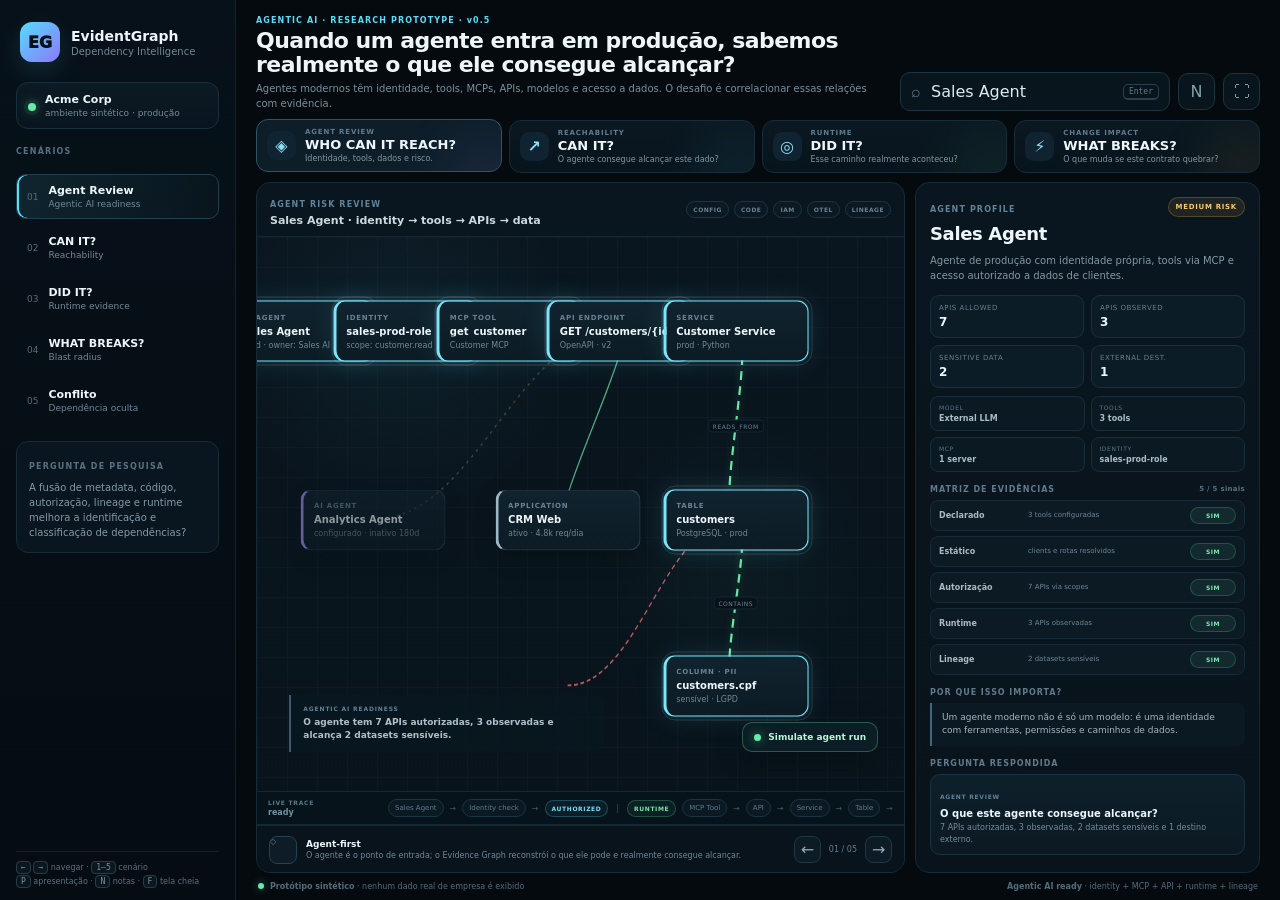
==== commit 0da898b9: "chore(evidentgraph): adopt working project name in demo" ====
--- a/evidence-graph/index.html
+++ b/evidence-graph/index.html
@@ -3,7 +3,7 @@
 <head>
 <meta charset="utf-8">
 <meta name="viewport" content="width=device-width,initial-scale=1">
-<title>Evidence Graph — Agentic AI Research Prototype</title>
+<title>EvidentGraph — Agentic AI Research Prototype</title>
 <meta name="description" content="Synthetic research prototype for evidence-aware dependency intelligence in agentic AI systems.">
 <link rel="stylesheet" href="styles.css">
 </head>
@@ -12,7 +12,7 @@
   <aside class="sidebar">
     <div class="brand">
       <div class="brandmark">EG</div>
-      <div><b>Evidence Graph</b><span>Dependency Intelligence</span></div>
+      <div><b>EvidentGraph</b><span>Dependency Intelligence</span></div>
     </div>
 
     <div class="prototype-badge">
@@ -117,7 +117,7 @@
         </div>
 
         <div class="graph-bottom">
-          <div id="storyCallout" class="story-callout"><span class="callout-icon">◇</span><div><b>Agent-first</b><span>O agente é o ponto de entrada; o Evidence Graph reconstrói o que ele pode e realmente consegue alcançar.</span></div></div>
+          <div id="storyCallout" class="story-callout"><span class="callout-icon">◇</span><div><b>Agent-first</b><span>O agente é o ponto de entrada; o EvidentGraph reconstrói o que ele pode e realmente consegue alcançar.</span></div></div>
           <div class="stepper"><button id="prevBtn">←</button><span id="stepLabel">01 / 05</span><button id="nextBtn">→</button></div>
         </div>
       </div>
--- a/evidence-graph/styles.css
+++ b/evidence-graph/styles.css
@@ -20,3 +20,15 @@
 body.presentation .sidebar{display:none}.presentation .app-shell{grid-template-columns:1fr}.presentation .main{padding-left:28px;padding-right:28px}.presentation .top-actions .searchbox{display:none}
 @media(max-width:1180px){.app-shell{grid-template-columns:205px 1fr}.workspace{grid-template-columns:1fr 310px}.node{width:128px}.searchbox{width:220px}.story-callout span{max-width:400px}.evidence-sources span:nth-child(-n+2){display:none}.question span{display:none}}
 @media(max-height:760px){.main{padding-top:10px;gap:7px}.sidebar{padding-top:13px}.question{padding:6px 9px}.node{min-height:52px}.details-card{padding:11px}.section-head{margin-top:10px}.stage-note{bottom:3%;padding:8px 10px}.simulate-btn{bottom:3%}}
+
+/* v0.5 — distinguish authorization check from runtime execution */
+.edge.auth-run{stroke:var(--cyan)!important;stroke-width:5!important;opacity:1!important;filter:drop-shadow(0 0 8px rgba(89,221,250,.8))!important}
+.edge.runtime-run{stroke:var(--green)!important;stroke-width:5!important;opacity:1!important;filter:drop-shadow(0 0 8px rgba(104,234,169,.85))!important}
+.node.auth-run{opacity:1!important;border-color:var(--cyan)!important;box-shadow:0 0 0 1px rgba(89,221,250,.35),0 0 30px rgba(89,221,250,.35)!important;transform:translate(-50%,-50%) scale(1.055)!important}
+.node.runtime-run{opacity:1!important;border-color:var(--green)!important;box-shadow:0 0 0 1px rgba(104,234,169,.35),0 0 30px rgba(104,234,169,.38)!important;transform:translate(-50%,-50%) scale(1.055)!important}
+.trace-steps span.auth-active{color:#d8f8ff;border-color:rgba(89,221,250,.48);background:rgba(89,221,250,.09);box-shadow:0 0 14px rgba(89,221,250,.14)}
+.trace-steps span.runtime-active{color:#ddffed;border-color:rgba(104,234,169,.48);background:rgba(104,234,169,.09);box-shadow:0 0 14px rgba(104,234,169,.14)}
+.phase-chip{font-size:6px!important;letter-spacing:.1em;font-weight:900;border-radius:999px;padding:4px 6px!important}
+.auth-chip{color:#77dff7!important;border-color:rgba(89,221,250,.24)!important;background:rgba(89,221,250,.06)!important}
+.runtime-chip{color:#74e8ad!important;border-color:rgba(104,234,169,.24)!important;background:rgba(104,234,169,.06)!important}
+.phase-divider{color:#35505d!important;margin:0 2px}
